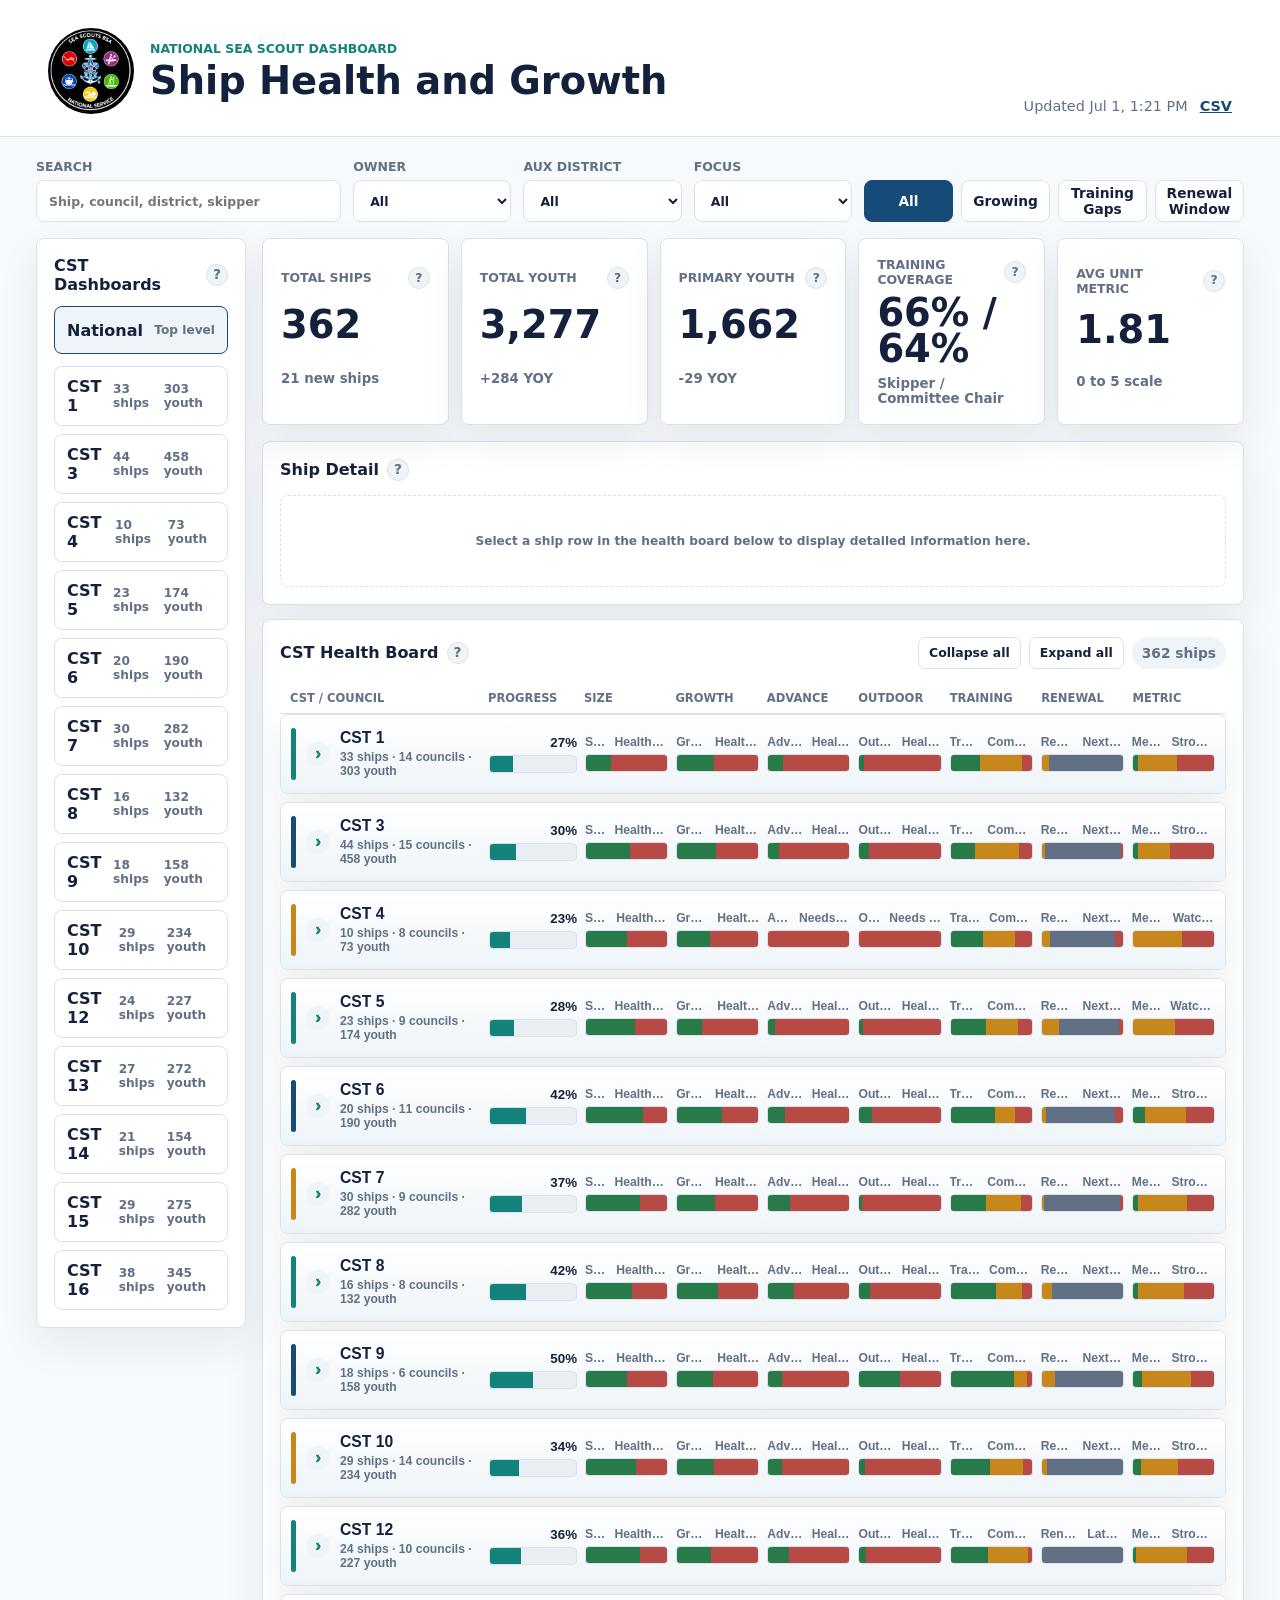
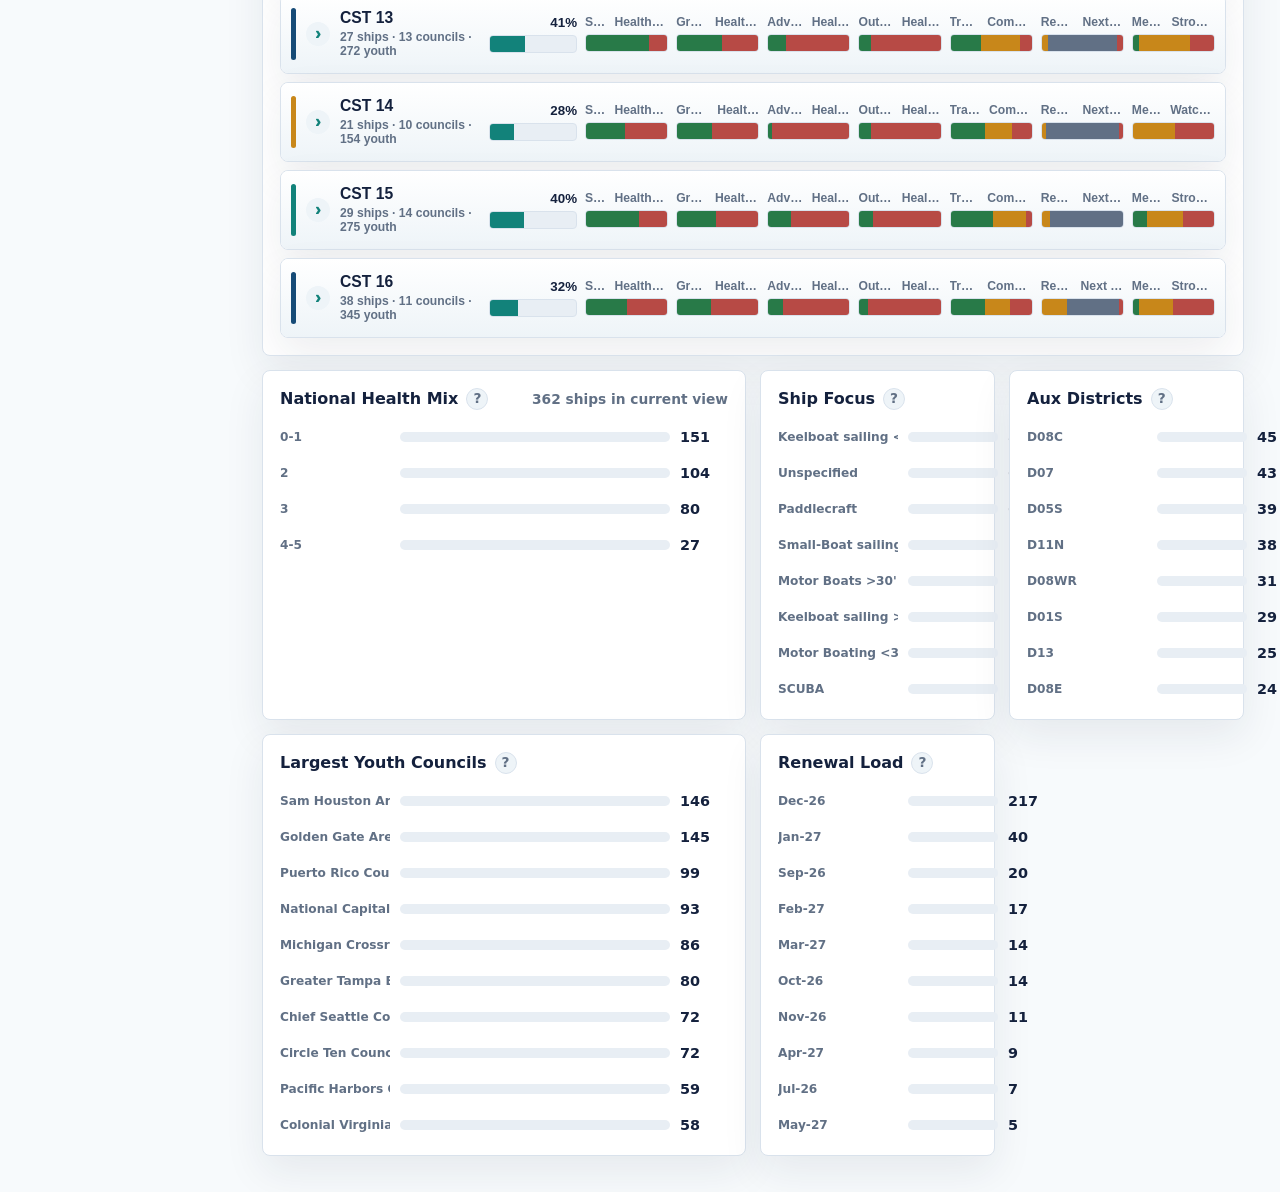
==== src/index.html @ 8c69fc5e "Initial dashboard" ====
<!doctype html>
<html lang="en">
  <head>
    <meta charset="utf-8">
    <meta name="viewport" content="width=device-width, initial-scale=1">
    <title>National Sea Scout Dashboard</title>
    <link rel="icon" type="image/png" sizes="32x32" href="assets/favicon-32.png">
    <link rel="icon" type="image/png" sizes="192x192" href="assets/favicon-192.png">
    <link rel="apple-touch-icon" sizes="180x180" href="assets/favicon-180.png">
    <link rel="stylesheet" href="styles.css?v=20260702-status-explanations">
  </head>
  <body>
    <header class="topbar">
      <div class="brand-lockup">
        <img class="site-logo" src="assets/national-sea-scout-service.png" alt="Sea Scouts BSA National Service">
        <div>
          <p class="eyebrow">National Sea Scout Dashboard</p>
          <h1>Ship Health and Growth</h1>
        </div>
      </div>
      <div class="source">
        <span id="updatedAt">Loading data...</span>
        <a href="../data/ships.csv">CSV</a>
      </div>
    </header>

    <main>
      <section class="toolbar" aria-label="Dashboard filters">
        <label>
          <span>Search</span>
          <input id="searchInput" type="search" placeholder="Ship, council, district, skipper">
        </label>
        <label>
          <span>Owner</span>
          <select id="ownerFilter"></select>
        </label>
        <label>
          <span>Aux District</span>
          <select id="auxFilter"></select>
        </label>
        <label>
          <span>Focus</span>
          <select id="focusFilter"></select>
        </label>
        <div class="toggle-row" role="group" aria-label="Quick filters">
          <button class="chip active" data-filter="all" type="button">All</button>
          <button class="chip" data-filter="growth" type="button">Growing</button>
          <button class="chip" data-filter="training" type="button">Training Gaps</button>
          <button class="chip" data-filter="renewal" type="button">Renewal Window</button>
        </div>
      </section>

      <div class="page-shell">
        <nav class="panel cst-nav" aria-label="CST navigation">
          <div class="panel-title">
            <div class="title-with-help">
              <h2>CST Dashboards</h2>
              <span class="help-tip" tabindex="0" aria-label="Open a focused page for each CST. Each CST page filters the newest captured Ships sheet to that CST and rebuilds the same health, focus, renewal, council, and ship views.">?</span>
            </div>
          </div>
          <a class="cst-link nav-home active" href="./" aria-current="page">
            <strong>National</strong>
            <span>Top level</span>
          </a>
          <div id="cstLinks" class="cst-link-grid">
            <a class="cst-link" href="cst.html?cst=1"><strong>CST 1</strong><span>Open dashboard</span></a>
            <a class="cst-link" href="cst.html?cst=3"><strong>CST 3</strong><span>Open dashboard</span></a>
            <a class="cst-link" href="cst.html?cst=4"><strong>CST 4</strong><span>Open dashboard</span></a>
            <a class="cst-link" href="cst.html?cst=5"><strong>CST 5</strong><span>Open dashboard</span></a>
            <a class="cst-link" href="cst.html?cst=6"><strong>CST 6</strong><span>Open dashboard</span></a>
            <a class="cst-link" href="cst.html?cst=7"><strong>CST 7</strong><span>Open dashboard</span></a>
            <a class="cst-link" href="cst.html?cst=8"><strong>CST 8</strong><span>Open dashboard</span></a>
            <a class="cst-link" href="cst.html?cst=9"><strong>CST 9</strong><span>Open dashboard</span></a>
            <a class="cst-link" href="cst.html?cst=10"><strong>CST 10</strong><span>Open dashboard</span></a>
            <a class="cst-link" href="cst.html?cst=12"><strong>CST 12</strong><span>Open dashboard</span></a>
            <a class="cst-link" href="cst.html?cst=13"><strong>CST 13</strong><span>Open dashboard</span></a>
            <a class="cst-link" href="cst.html?cst=14"><strong>CST 14</strong><span>Open dashboard</span></a>
            <a class="cst-link" href="cst.html?cst=15"><strong>CST 15</strong><span>Open dashboard</span></a>
            <a class="cst-link" href="cst.html?cst=16"><strong>CST 16</strong><span>Open dashboard</span></a>
          </div>
        </nav>

        <div class="dashboard-content">
      <section class="score-grid" aria-label="Summary metrics">
        <article class="score">
          <div class="score-title">
            <span>Total Ships</span>
            <span class="help-tip" tabindex="0" aria-label="Count of ship rows with a UnitID on the Ships sheet in the newest captured SeaScoutShips workbook.">?</span>
          </div>
          <strong id="shipCount">-</strong>
          <small id="newShipCount">-</small>
        </article>
        <article class="score">
          <div class="score-title">
            <span>Total Youth</span>
            <span class="help-tip" tabindex="0" aria-label="Sum of Total Youth for ships in the current view. The YOY note sums the Total Youth YOY field from the captured Ships sheet.">?</span>
          </div>
          <strong id="youthCount">-</strong>
          <small id="youthDelta">-</small>
        </article>
        <article class="score">
          <div class="score-title">
            <span>Primary Youth</span>
            <span class="help-tip" tabindex="0" aria-label="Sum of Primary Youth for the current view. This separates primary registered youth from total youth in the captured Ships sheet.">?</span>
          </div>
          <strong id="primaryYouth">-</strong>
          <small id="primaryDelta">-</small>
        </article>
        <article class="score">
          <div class="score-title">
            <span>Training Coverage</span>
            <span class="help-tip" tabindex="0" aria-label="Percent of ships in the current view marked Yes for Skipper Trained and CC Trained on the captured Ships sheet.">?</span>
          </div>
          <strong id="trainingRate">-</strong>
          <small>Skipper / Committee Chair</small>
        </article>
        <article class="score">
          <div class="score-title">
            <span>Avg Unit Metric</span>
            <span class="help-tip" tabindex="0" aria-label="Average Unit Metric score for ships in the current view. The source score comes from the Unit Metric column on the captured Ships sheet.">?</span>
          </div>
          <strong id="avgMetric">-</strong>
          <small>0 to 5 scale</small>
        </article>
      </section>

      <aside class="panel detail-panel" aria-labelledby="detailTitle">
        <div class="panel-title">
          <div class="title-with-help">
            <h2 id="detailTitle">Ship Detail</h2>
            <span class="help-tip" tabindex="0" aria-label="Select a ship row in the health board below to see the workbook fields used to enrich the board: council, district, charter organization, skipper, youth/adult totals, renewal, training, focus, AUX district, and health flags.">?</span>
          </div>
        </div>
        <div id="shipDetail" class="ship-detail empty-state">Select a ship row in the health board below to display detailed information here.</div>
      </aside>

      <section class="board-layout" aria-label="National ship health board">
        <section class="panel board-panel">
          <div class="panel-title board-title">
            <div class="title-with-help">
              <h2>CST Health Board</h2>
              <span class="help-tip" tabindex="0" aria-label="Expandable CST to council to ship view. Health columns summarize Size, Growth, Advancement, Outdoor, training, renewal timing, and unit metric fields from the newest captured Ships sheet.">?</span>
            </div>
            <div class="board-actions">
              <button id="collapseAll" class="small-button" type="button">Collapse all</button>
              <button id="expandAll" class="small-button" type="button">Expand all</button>
              <span id="visibleCount" class="count-pill">0 ships</span>
            </div>
          </div>
          <div class="board-header" aria-hidden="true">
            <span>CST / Council</span>
            <span>Progress</span>
            <span>Size</span>
            <span>Growth</span>
            <span>Advance</span>
            <span>Outdoor</span>
            <span>Training</span>
            <span>Renewal</span>
            <span>Metric</span>
          </div>
          <div id="groupRows" class="group-rows"></div>
        </section>
      </section>

      <section class="dashboard-grid diagnostics-grid">
        <section class="panel wide">
          <div class="panel-title">
            <div class="title-with-help">
              <h2>National Health Mix</h2>
              <span class="help-tip" tabindex="0" aria-label="Counts ships by Unit Metric bucket in the current filtered view. Source: Unit Metric values on the newest captured Ships sheet.">?</span>
            </div>
            <span id="filteredCount">-</span>
          </div>
          <div id="metricBars" class="bar-list"></div>
        </section>

        <section class="panel">
          <div class="panel-title">
            <div class="title-with-help">
              <h2>Ship Focus</h2>
              <span class="help-tip" tabindex="0" aria-label="Shows how many ships are tagged with each Ship Focus in the current view. Source: Ship Focus column on the captured Ships sheet.">?</span>
            </div>
          </div>
          <div id="focusBars" class="bar-list compact"></div>
        </section>

        <section class="panel">
          <div class="panel-title">
            <div class="title-with-help">
              <h2>Aux Districts</h2>
              <span class="help-tip" tabindex="0" aria-label="Shows ship counts by Coast Guard Auxiliary district for the current view. Source: CG Aux Districts column on the captured Ships sheet.">?</span>
            </div>
          </div>
          <div id="auxBars" class="bar-list compact"></div>
        </section>

        <section class="panel wide">
          <div class="panel-title">
            <div class="title-with-help">
              <h2>Largest Youth Councils</h2>
              <span class="help-tip" tabindex="0" aria-label="Ranks councils by summed Total Youth among ships in the current view. Source: Council Name and Total Youth columns on the captured Ships sheet.">?</span>
            </div>
          </div>
          <div id="councilBars" class="bar-list"></div>
        </section>

        <section class="panel">
          <div class="panel-title">
            <div class="title-with-help">
              <h2>Renewal Load</h2>
              <span class="help-tip" tabindex="0" aria-label="Counts ships by renewal month in the current view. Source: Renewal column on the captured Ships sheet.">?</span>
            </div>
          </div>
          <div id="renewalBars" class="bar-list compact"></div>
        </section>
      </section>

        </div>
      </div>
    </main>

    <script src="ship-board.js?v=20260702-status-explanations"></script>
    <script src="app.js?v=20260702-clear-detail-on-close"></script>
  </body>
</html>
---- src/styles.css ----
:root {
  color-scheme: light dark;
  --ink: #14213d;
  --muted: #617085;
  --line: #d9e2ec;
  --paper: #f7fafc;
  --panel: #ffffff;
  --field: #ffffff;
  --table-head: #eef4f8;
  --table-hover: #f8fbfd;
  --bar-track: #e8eef4;
  --soft: #eef4f8;
  --good-bg: #e5f4ed;
  --warn-bg: #fff3df;
  --warn-ink: #9a6413;
  --navy: #164b77;
  --teal: #12827a;
  --gold: #c8871a;
  --red: #b74a45;
  --green: #287a48;
  --shadow: 0 16px 40px rgba(20, 33, 61, 0.08);
}

@media (prefers-color-scheme: dark) {
  :root {
    --ink: #edf4fb;
    --muted: #9fb0c4;
    --line: #2a3a4f;
    --paper: #0d1420;
    --panel: #141d2a;
    --field: #101927;
    --table-head: #182536;
    --table-hover: #1a2a3d;
    --bar-track: #263548;
    --soft: #1d2a3a;
    --good-bg: #133726;
    --warn-bg: #3a2a12;
    --warn-ink: #efc46d;
    --navy: #6fb3e7;
    --teal: #42c7bb;
    --gold: #e3aa45;
    --red: #ff8f87;
    --green: #74d69a;
    --shadow: 0 16px 40px rgba(0, 0, 0, 0.34);
  }
}

* {
  box-sizing: border-box;
}

body {
  margin: 0;
  background: var(--paper);
  color: var(--ink);
  font-family: Inter, ui-sans-serif, system-ui, -apple-system, BlinkMacSystemFont, "Segoe UI", sans-serif;
  letter-spacing: 0;
}

a {
  color: var(--navy);
  font-weight: 700;
}

.topbar {
  display: flex;
  align-items: flex-end;
  justify-content: space-between;
  gap: 24px;
  padding: 28px clamp(18px, 4vw, 48px) 22px;
  background: var(--panel);
  border-bottom: 1px solid var(--line);
}

.brand-lockup {
  display: flex;
  align-items: center;
  gap: 16px;
  min-width: 0;
}

.site-logo {
  width: clamp(58px, 7vw, 86px);
  height: clamp(58px, 7vw, 86px);
  flex: 0 0 auto;
  border-radius: 50%;
  object-fit: contain;
}

.eyebrow {
  margin: 0 0 5px;
  color: var(--teal);
  font-size: 0.78rem;
  font-weight: 800;
  text-transform: uppercase;
}

h1,
h2 {
  margin: 0;
  letter-spacing: 0;
}

h1 {
  font-size: clamp(1.7rem, 3vw, 2.55rem);
  line-height: 1.05;
}

h2 {
  font-size: 1rem;
}

.source {
  display: flex;
  flex-wrap: wrap;
  align-items: center;
  justify-content: flex-end;
  gap: 12px;
  color: var(--muted);
  font-size: 0.9rem;
}

main {
  width: min(1480px, 100%);
  margin: 0 auto;
  padding: 22px clamp(14px, 3vw, 36px) 36px;
}

.toolbar {
  display: grid;
  grid-template-columns: minmax(220px, 1.35fr) repeat(3, minmax(150px, 0.7fr)) minmax(380px, 1.1fr);
  gap: 12px;
  align-items: end;
  margin-bottom: 16px;
}

.page-shell {
  display: grid;
  grid-template-columns: minmax(170px, 210px) minmax(0, 1fr);
  gap: 16px;
  align-items: start;
}

.dashboard-content {
  min-width: 0;
}

label {
  display: grid;
  gap: 6px;
  color: var(--muted);
  font-size: 0.78rem;
  font-weight: 800;
  text-transform: uppercase;
}

input,
select {
  width: 100%;
  min-height: 42px;
  border: 1px solid var(--line);
  border-radius: 8px;
  background: var(--field);
  color: var(--ink);
  font: inherit;
  font-weight: 650;
  padding: 0 12px;
}

.toggle-row {
  display: grid;
  grid-template-columns: repeat(4, minmax(0, 1fr));
  gap: 8px;
}

.chip {
  min-height: 42px;
  border: 1px solid var(--line);
  border-radius: 8px;
  background: var(--field);
  color: var(--ink);
  cursor: pointer;
  font: inherit;
  font-size: 0.86rem;
  font-weight: 800;
}

.chip.active {
  background: var(--navy);
  border-color: var(--navy);
  color: var(--paper);
}

.score-grid {
  display: grid;
  grid-template-columns: repeat(5, minmax(0, 1fr));
  gap: 12px;
  margin-bottom: 16px;
}

.score,
.panel {
  background: var(--panel);
  border: 1px solid var(--line);
  border-radius: 8px;
  box-shadow: var(--shadow);
}

.score {
  display: grid;
  gap: 8px;
  min-height: 128px;
  padding: 18px;
}

.score-title {
  display: flex;
  align-items: center;
  justify-content: space-between;
  gap: 8px;
  min-width: 0;
}

.score-title > span:first-child,
.score small,
.panel-title span {
  color: var(--muted);
}

.score-title > span:first-child {
  font-size: 0.78rem;
  font-weight: 850;
  text-transform: uppercase;
}

.score strong {
  font-size: clamp(1.8rem, 3vw, 2.8rem);
  line-height: 0.95;
}

.score small {
  font-weight: 700;
}

.dashboard-grid {
  display: grid;
  grid-template-columns: repeat(4, minmax(0, 1fr));
  gap: 14px;
  align-items: stretch;
}

.diagnostics-grid {
  margin-top: 14px;
}

.board-layout {
  display: grid;
  grid-template-columns: minmax(0, 1fr);
  gap: 14px;
  align-items: start;
}

.board-panel {
  overflow: auto;
}

.detail-panel {
  margin-bottom: 14px;
  position: static;
}

.board-title {
  min-width: 920px;
}

.board-actions {
  display: flex;
  align-items: center;
  justify-content: flex-end;
  gap: 8px;
  flex-wrap: wrap;
}

.small-button {
  min-height: 32px;
  padding: 5px 10px;
  border: 1px solid var(--line);
  border-radius: 7px;
  background: var(--field);
  color: var(--ink);
  cursor: pointer;
  font: inherit;
  font-size: 0.78rem;
  font-weight: 850;
}

.small-button:hover,
.small-button:focus {
  border-color: var(--teal);
  outline: none;
}

.count-pill {
  display: inline-flex;
  align-items: center;
  min-height: 32px;
  padding: 5px 10px;
  border-radius: 999px;
  background: var(--soft);
  color: var(--teal);
  font-size: 0.78rem;
  font-weight: 850;
}

.board-header,
.service-row,
.group-row {
  display: grid;
  grid-template-columns: minmax(190px, 1.7fr) 88px repeat(7, minmax(78px, 1fr));
  gap: 8px;
  align-items: center;
  min-width: 920px;
}

.board-header {
  position: sticky;
  top: 0;
  z-index: 2;
  padding: 8px 10px;
  border-bottom: 1px solid var(--line);
  background: var(--panel);
  color: var(--muted);
  font-size: 0.72rem;
  font-weight: 900;
  text-transform: uppercase;
}

.group-rows {
  display: grid;
  gap: 8px;
  min-width: 920px;
}

.service-block,
.group-block {
  overflow: hidden;
  border: 1px solid var(--line);
  border-radius: 8px;
  background: var(--panel);
}

.service-block {
  box-shadow: var(--shadow);
}

.service-row,
.group-row {
  width: 100%;
  min-height: 78px;
  padding: 11px 10px;
  border: 0;
  background: var(--panel);
  color: var(--ink);
  cursor: pointer;
  text-align: left;
}

.service-row {
  background: linear-gradient(180deg, var(--panel), var(--soft));
}

.service-row:hover,
.group-row:hover,
.ship-row:hover,
.ship-row.selected {
  background: color-mix(in srgb, var(--teal) 10%, var(--panel));
}

.district-list,
.ship-list {
  display: none;
  border-top: 1px solid var(--line);
  background: var(--field);
}

.service-block.open .district-list {
  display: grid;
  gap: 8px;
  padding: 8px;
}

.group-block.open .ship-list {
  display: block;
}

.service-block.open > .service-row .disclosure,
.group-block.open > .group-row .disclosure {
  transform: rotate(90deg);
}

.district-cell {
  display: grid;
  grid-template-columns: 5px 24px minmax(0, 1fr);
  gap: 10px;
  align-items: center;
  min-width: 0;
}

.district-stripe {
  width: 5px;
  height: 52px;
  border-radius: 999px;
  background: var(--teal);
}

.group-block:nth-child(3n + 2) .district-stripe,
.service-block:nth-child(3n + 2) > .service-row .district-stripe {
  background: var(--navy);
}

.group-block:nth-child(3n) .district-stripe,
.service-block:nth-child(3n) > .service-row .district-stripe {
  background: var(--gold);
}

.disclosure {
  display: inline-flex;
  align-items: center;
  justify-content: center;
  width: 24px;
  height: 24px;
  border-radius: 999px;
  background: var(--soft);
  color: var(--teal);
  font-size: 1rem;
  font-weight: 950;
  transition: transform 140ms ease;
}

.district-title {
  display: grid;
  gap: 3px;
  min-width: 0;
}

.district-title strong {
  overflow-wrap: anywhere;
  font-size: 0.98rem;
}

.district-title span,
.bar-label,
.row-meta,
.empty-state,
.detail-grid span {
  color: var(--muted);
  font-size: 0.76rem;
  font-weight: 750;
}

.progress-cell,
.stage-cell {
  display: grid;
  gap: 5px;
  min-width: 0;
}

.progress-number {
  text-align: right;
  font-weight: 900;
}

.track {
  position: relative;
  height: 18px;
  overflow: hidden;
  border: 1px solid var(--line);
  border-radius: 4px;
  background: var(--bar-track);
}

.fill {
  width: var(--w);
  height: 100%;
  background: var(--teal);
}

.stacked {
  display: flex;
}

.seg {
  height: 100%;
}

.seg.good {
  background: var(--green);
}

.seg.warn {
  background: var(--gold);
}

.seg.bad {
  background: var(--red);
}

.seg.neutral {
  background: var(--muted);
}

.bar-label {
  display: flex;
  justify-content: space-between;
  gap: 8px;
  min-width: 0;
}

.bar-label span {
  overflow: hidden;
  text-overflow: ellipsis;
  white-space: nowrap;
}

.ship-row {
  display: grid;
  grid-template-columns: 82px minmax(150px, 1fr) 114px 82px minmax(320px, 2fr);
  gap: 10px;
  align-items: center;
  width: 100%;
  min-height: 48px;
  padding: 9px 12px;
  border: 0;
  border-bottom: 1px solid var(--line);
  background: var(--panel);
  color: var(--ink);
  cursor: pointer;
  text-align: left;
}

.ship-row strong,
.ship-row span {
  min-width: 0;
}

.ship-descriptor {
  display: grid;
  gap: 3px;
}

.row-meta b {
  color: var(--ink);
  font-weight: 900;
}

.ship-statuses {
  display: flex;
  align-items: center;
  gap: 5px;
  flex-wrap: wrap;
}

.status-chip {
  display: inline-flex;
  align-items: center;
  justify-content: center;
  min-height: 24px;
  padding: 3px 8px;
  border-radius: 999px;
  background: var(--soft);
  color: var(--muted);
  font-size: 0.7rem;
  font-weight: 900;
}

.status-chip.good {
  background: var(--good-bg);
  color: var(--green);
}

.status-chip.warn {
  background: var(--warn-bg);
  color: var(--warn-ink);
}

.status-chip.bad {
  background: color-mix(in srgb, var(--red) 16%, var(--panel));
  color: var(--red);
}

.ship-detail {
  min-height: 150px;
}

.detail-title {
  display: grid;
  gap: 4px;
  margin-bottom: 14px;
}

.detail-title strong {
  font-size: 1.12rem;
}

.detail-title span {
  color: var(--muted);
  font-size: 0.86rem;
  font-weight: 750;
}

.detail-grid {
  display: grid;
  grid-template-columns: repeat(2, minmax(0, 1fr));
  gap: 10px;
}

.detail-grid > div {
  display: grid;
  gap: 3px;
  min-width: 0;
  padding: 10px;
  border: 1px solid var(--line);
  border-radius: 8px;
  background: var(--field);
}

.detail-grid strong {
  overflow-wrap: anywhere;
  font-size: 0.9rem;
}

.detail-wide {
  grid-column: 1 / -1;
}

.empty-state {
  display: grid;
  place-items: center;
  min-height: 160px;
  padding: 18px;
  border: 1px dashed var(--line);
  border-radius: 8px;
  text-align: center;
}

.ship-detail.empty-state {
  min-height: 92px;
}

.status-explanations {
  margin-top: 14px;
}

.status-explanations h3 {
  margin: 0 0 10px;
  font-size: 0.92rem;
}

.status-explanation-grid {
  display: grid;
  grid-template-columns: repeat(2, minmax(0, 1fr));
  gap: 10px;
}

.status-explanation {
  display: grid;
  gap: 8px;
  min-width: 0;
  padding: 10px;
  border: 1px solid var(--line);
  border-radius: 8px;
  background: var(--field);
}

.status-explanation > div {
  display: flex;
  align-items: center;
  justify-content: space-between;
  gap: 8px;
}

.status-explanation span {
  color: var(--muted);
  font-size: 0.76rem;
  font-weight: 850;
  text-transform: uppercase;
}

.status-explanation p {
  margin: 0;
  color: var(--muted);
  font-size: 0.82rem;
  font-weight: 650;
}

.cst-nav {
  padding: 16px;
  position: sticky;
  top: 16px;
}

.cst-nav .panel-title {
  margin-bottom: 12px;
}

.nav-home {
  margin-bottom: 12px;
}

.panel {
  min-width: 0;
  padding: 17px;
}

.panel.wide {
  grid-column: span 2;
}

.panel-title {
  display: flex;
  justify-content: space-between;
  gap: 12px;
  align-items: center;
  margin-bottom: 14px;
}

.title-with-help {
  display: inline-flex;
  align-items: center;
  gap: 8px;
  min-width: 0;
}

.panel-title span {
  font-size: 0.86rem;
  font-weight: 800;
}

.help-tip {
  position: relative;
  display: inline-flex;
  align-items: center;
  justify-content: center;
  width: 22px;
  height: 22px;
  flex: 0 0 22px;
  border: 1px solid var(--line);
  border-radius: 50%;
  background: var(--soft);
  color: var(--muted);
  cursor: help;
  font-size: 0.78rem;
  font-weight: 900;
  line-height: 1;
  text-transform: none;
}

.help-tip::after {
  position: absolute;
  right: 0;
  bottom: calc(100% + 10px);
  z-index: 5;
  width: min(280px, 78vw);
  padding: 10px 12px;
  border: 1px solid var(--line);
  border-radius: 8px;
  background: var(--panel);
  box-shadow: var(--shadow);
  color: var(--ink);
  content: attr(aria-label);
  font-size: 0.82rem;
  font-weight: 650;
  line-height: 1.35;
  opacity: 0;
  pointer-events: none;
  text-transform: none;
  transform: translateY(4px);
  transition: opacity 120ms ease, transform 120ms ease;
}

.help-tip::before {
  position: absolute;
  right: 7px;
  bottom: calc(100% + 4px);
  z-index: 6;
  width: 10px;
  height: 10px;
  border-right: 1px solid var(--line);
  border-bottom: 1px solid var(--line);
  background: var(--panel);
  content: "";
  opacity: 0;
  pointer-events: none;
  transform: rotate(45deg) translateY(4px);
  transition: opacity 120ms ease, transform 120ms ease;
}

.help-tip:hover,
.help-tip:focus {
  border-color: var(--teal);
  color: var(--teal);
  outline: none;
}

.help-tip:hover::after,
.help-tip:focus::after,
.help-tip:hover::before,
.help-tip:focus::before {
  opacity: 1;
  transform: translateY(0);
}

.help-tip:hover::before,
.help-tip:focus::before {
  transform: rotate(45deg) translateY(0);
}

.bar-list {
  display: grid;
  gap: 10px;
}

.bar-row {
  display: grid;
  grid-template-columns: minmax(110px, 0.8fr) minmax(150px, 2fr) minmax(48px, auto);
  gap: 10px;
  align-items: center;
  min-height: 26px;
  font-size: 0.9rem;
  font-weight: 720;
}

.compact .bar-row {
  grid-template-columns: minmax(120px, 1fr) minmax(90px, 1.35fr) minmax(42px, auto);
}

.bar-label {
  overflow: hidden;
  text-overflow: ellipsis;
  white-space: nowrap;
}

.bar-track {
  height: 10px;
  overflow: hidden;
  border-radius: 999px;
  background: var(--bar-track);
}

.bar-fill {
  width: var(--value);
  height: 100%;
  border-radius: 999px;
  background: var(--teal);
}

.bar-row:nth-child(3n + 2) .bar-fill {
  background: var(--navy);
}

.bar-row:nth-child(3n) .bar-fill {
  background: var(--gold);
}

.cst-link-grid {
  display: grid;
  grid-template-columns: 1fr;
  gap: 8px;
}

.cst-link {
  display: flex;
  align-items: center;
  justify-content: space-between;
  gap: 8px;
  min-height: 48px;
  padding: 10px 12px;
  border: 1px solid var(--line);
  border-radius: 8px;
  background: var(--field);
  color: var(--ink);
  text-decoration: none;
}

.cst-link:hover,
.cst-link:focus {
  border-color: var(--teal);
  outline: none;
}

.cst-link.active {
  border-color: var(--navy);
  background: var(--soft);
}

.cst-link span,
.cst-link small {
  color: var(--muted);
  font-size: 0.76rem;
  font-weight: 750;
}

.table-panel {
  margin-top: 14px;
}

.table-wrap {
  overflow: auto;
  border: 1px solid var(--line);
  border-radius: 8px;
}

table {
  width: 100%;
  min-width: 940px;
  border-collapse: collapse;
  background: var(--panel);
}

th,
td {
  padding: 11px 12px;
  border-bottom: 1px solid var(--line);
  text-align: left;
  vertical-align: top;
}

th {
  position: sticky;
  top: 0;
  z-index: 1;
  background: var(--table-head);
  color: var(--muted);
  font-size: 0.74rem;
  text-transform: uppercase;
}

td {
  font-size: 0.9rem;
  font-weight: 650;
}

tbody tr:hover {
  background: var(--table-hover);
}

.muted {
  display: block;
  margin-top: 3px;
  color: var(--muted);
  font-size: 0.8rem;
  font-weight: 650;
}

.delta-positive {
  color: var(--green);
}

.delta-negative {
  color: var(--red);
}

.pill {
  display: inline-flex;
  align-items: center;
  min-height: 24px;
  margin: 0 4px 4px 0;
  padding: 2px 8px;
  border-radius: 999px;
  background: var(--soft);
  color: var(--muted);
  font-size: 0.75rem;
  font-weight: 850;
}

.pill.good {
  background: var(--good-bg);
  color: var(--green);
}

.pill.warn {
  background: var(--warn-bg);
  color: var(--warn-ink);
}

@media (max-width: 1180px) {
  .toolbar,
  .score-grid,
  .dashboard-grid {
    grid-template-columns: repeat(2, minmax(0, 1fr));
  }

  .toolbar label:first-child,
  .toggle-row,
  .panel.wide {
    grid-column: span 2;
  }
}

@media (max-width: 920px) {
  .page-shell {
    grid-template-columns: 1fr;
  }

  .cst-nav {
    position: static;
  }

  .cst-link-grid {
    grid-template-columns: repeat(auto-fit, minmax(118px, 1fr));
  }

  .cst-link {
    min-height: 58px;
  }
}

@media (max-width: 720px) {
  .topbar {
    align-items: flex-start;
    flex-direction: column;
  }

  .brand-lockup {
    align-items: flex-start;
  }

  .source {
    justify-content: flex-start;
  }

  .toolbar,
  .score-grid,
  .dashboard-grid,
  .cst-link-grid,
  .toggle-row {
    grid-template-columns: 1fr;
  }

  .toolbar label:first-child,
  .toggle-row,
  .panel.wide {
    grid-column: span 1;
  }

  .bar-row,
  .compact .bar-row {
    grid-template-columns: minmax(88px, 0.9fr) minmax(90px, 1.4fr) minmax(36px, auto);
  }
}
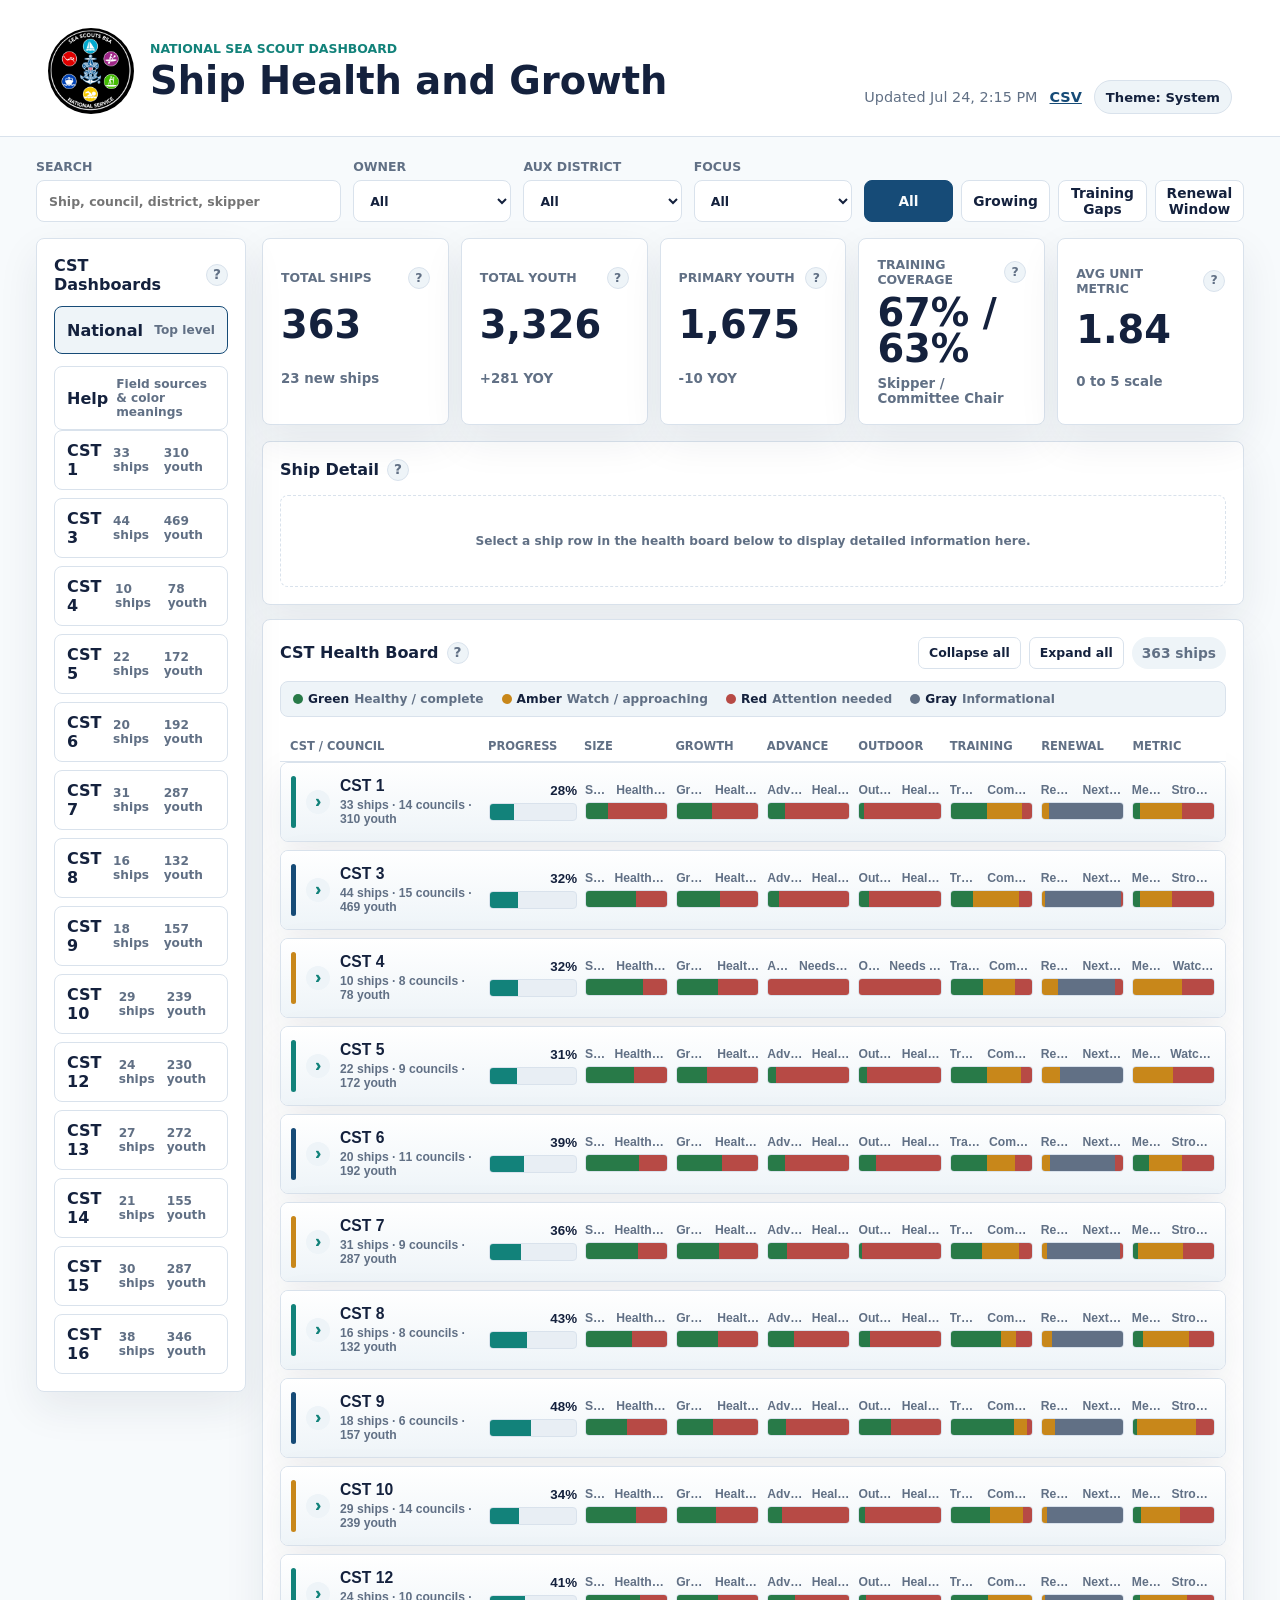
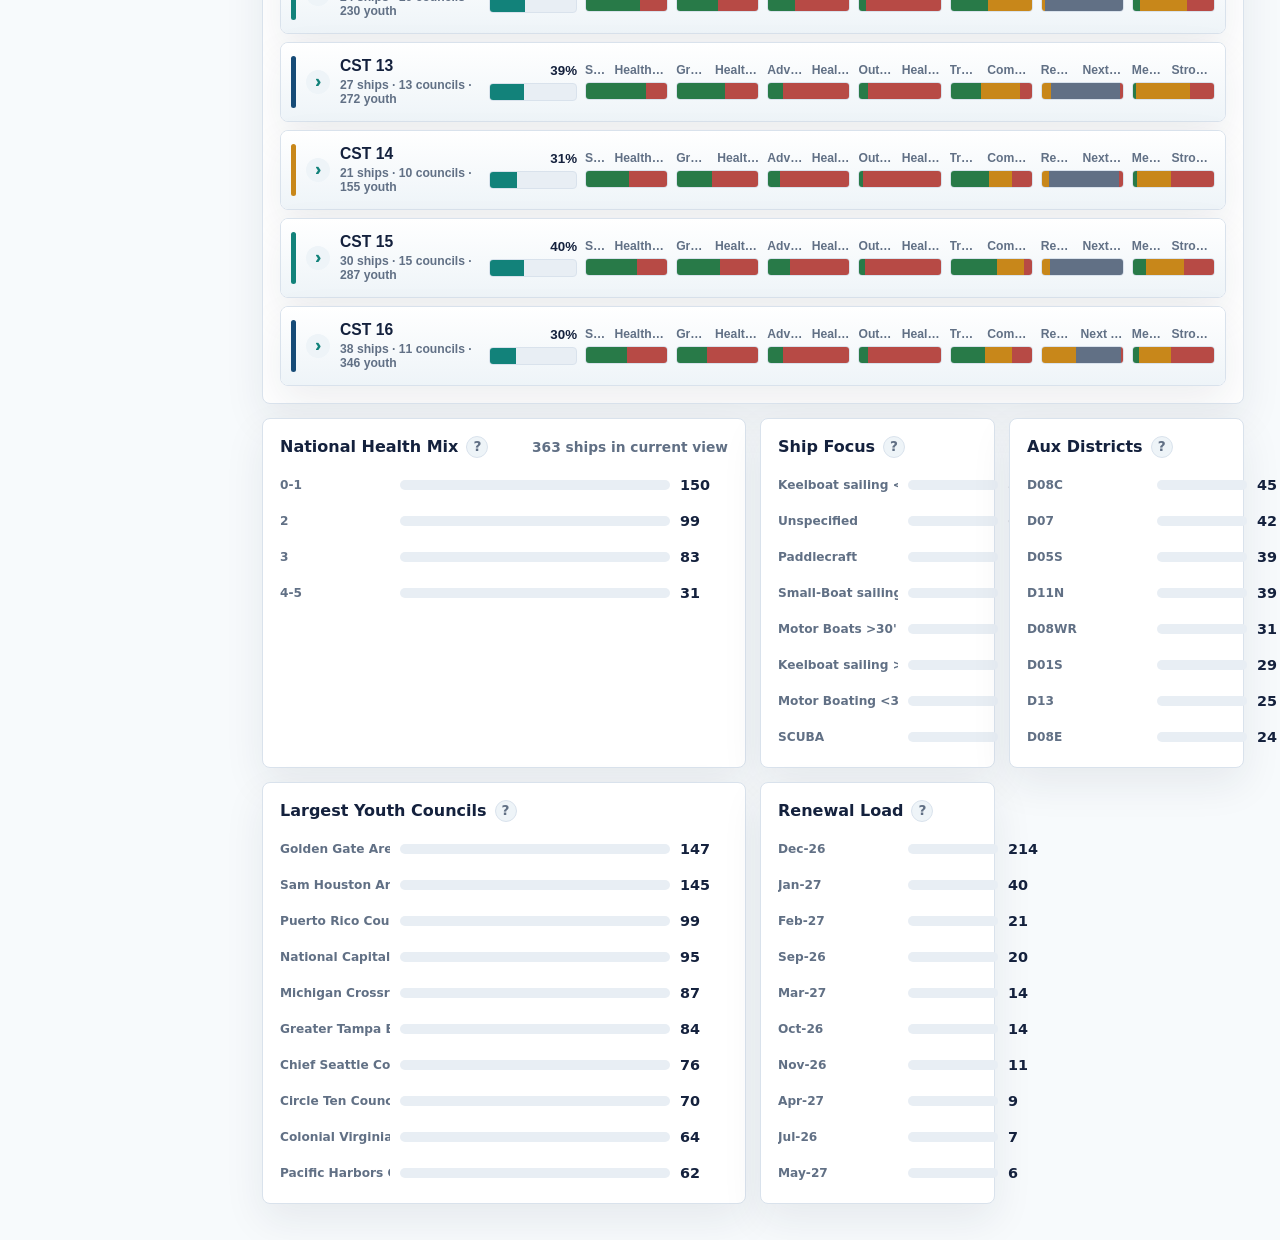
==== commit 4cc43ee8: "Refresh dashboard data for 2026-07-24" ====
--- a/src/index.html
+++ b/src/index.html
@@ -7,7 +7,20 @@
     <link rel="icon" type="image/png" sizes="32x32" href="assets/favicon-32.png">
     <link rel="icon" type="image/png" sizes="192x192" href="assets/favicon-192.png">
     <link rel="apple-touch-icon" sizes="180x180" href="assets/favicon-180.png">
-    <link rel="stylesheet" href="styles.css?v=20260702-status-explanations">
+    <script>
+      (() => {
+        const themes = ["system", "light", "dark"];
+        let theme = "system";
+        try {
+          const saved = localStorage.getItem("dashboard-theme-v2");
+          if (themes.includes(saved)) theme = saved;
+        } catch (_error) {
+          // System is the safe default when browser storage is unavailable.
+        }
+        document.documentElement.dataset.theme = theme;
+      })();
+    </script>
+    <link rel="stylesheet" href="styles.css?v=20260714-help-theme">
   </head>
   <body>
     <header class="topbar">
@@ -61,6 +74,10 @@
           <a class="cst-link nav-home active" href="./" aria-current="page">
             <strong>National</strong>
             <span>Top level</span>
+          </a>
+          <a class="cst-link" href="help.html">
+            <strong>Help</strong>
+            <span>Field sources &amp; color meanings</span>
           </a>
           <div id="cstLinks" class="cst-link-grid">
             <a class="cst-link" href="cst.html?cst=1"><strong>CST 1</strong><span>Open dashboard</span></a>
@@ -139,13 +156,19 @@
           <div class="panel-title board-title">
             <div class="title-with-help">
               <h2>CST Health Board</h2>
-              <span class="help-tip" tabindex="0" aria-label="Expandable CST to council to ship view. Health columns summarize Size, Growth, Advancement, Outdoor, training, renewal timing, and unit metric fields from the newest captured Ships sheet.">?</span>
+              <span class="help-tip" tabindex="0" aria-label="Green means healthy or complete. Amber means watch or approaching action. Red means attention or action is needed. Gray is informational or not scheduled. Size, Growth, Advancement, and Outdoor use the workbook's Yes/No health flags; Training compares Skipper and Committee Chair training; Renewal compares the renewal date with the dashboard refresh date; Metric uses Strong 4+, Watch 2–3, and Risk below 2. Progress is the share of six positive checks: the four health flags, complete training, and Unit Metric 3+.">?</span>
             </div>
             <div class="board-actions">
               <button id="collapseAll" class="small-button" type="button">Collapse all</button>
               <button id="expandAll" class="small-button" type="button">Expand all</button>
               <span id="visibleCount" class="count-pill">0 ships</span>
             </div>
+          </div>
+          <div class="health-legend" aria-label="Health Board color legend">
+            <span><i class="legend-swatch good"></i><b>Green</b> Healthy / complete</span>
+            <span><i class="legend-swatch warn"></i><b>Amber</b> Watch / approaching</span>
+            <span><i class="legend-swatch bad"></i><b>Red</b> Attention needed</span>
+            <span><i class="legend-swatch neutral"></i><b>Gray</b> Informational</span>
           </div>
           <div class="board-header" aria-hidden="true">
             <span>CST / Council</span>
@@ -219,6 +242,7 @@
       </div>
     </main>
 
+    <script src="ui.js?v=20260714-system-theme"></script>
     <script src="ship-board.js?v=20260702-status-explanations"></script>
     <script src="app.js?v=20260702-clear-detail-on-close"></script>
   </body>
--- a/src/styles.css
+++ b/src/styles.css
@@ -1,5 +1,5 @@
 :root {
-  color-scheme: light dark;
+  color-scheme: light;
   --ink: #14213d;
   --muted: #617085;
   --line: #d9e2ec;
@@ -21,8 +21,31 @@
   --shadow: 0 16px 40px rgba(20, 33, 61, 0.08);
 }
 
+html[data-theme="dark"] {
+  color-scheme: dark;
+  --ink: #edf4fb;
+  --muted: #9fb0c4;
+  --line: #2a3a4f;
+  --paper: #0d1420;
+  --panel: #141d2a;
+  --field: #101927;
+  --table-head: #182536;
+  --table-hover: #1a2a3d;
+  --bar-track: #263548;
+  --soft: #1d2a3a;
+  --good-bg: #133726;
+  --warn-bg: #3a2a12;
+  --warn-ink: #efc46d;
+  --navy: #6fb3e7;
+  --teal: #42c7bb;
+  --gold: #e3aa45;
+  --red: #ff8f87;
+  --green: #74d69a;
+  --shadow: 0 16px 40px rgba(0, 0, 0, 0.34);
+}
+
 @media (prefers-color-scheme: dark) {
-  :root {
+  html[data-theme="system"] {
     --ink: #edf4fb;
     --muted: #9fb0c4;
     --line: #2a3a4f;
@@ -588,6 +611,44 @@
   color: var(--red);
 }
 
+.health-legend {
+  display: flex;
+  flex-wrap: wrap;
+  gap: 8px 18px;
+  margin: -2px 0 14px;
+  padding: 10px 12px;
+  border: 1px solid var(--line);
+  border-radius: 8px;
+  background: var(--soft);
+  color: var(--muted);
+  font-size: 0.76rem;
+  font-weight: 650;
+}
+
+.health-legend span {
+  display: inline-flex;
+  align-items: center;
+  gap: 5px;
+}
+
+.health-legend b {
+  color: var(--ink);
+  font-weight: 900;
+}
+
+.legend-swatch {
+  width: 10px;
+  height: 10px;
+  flex: 0 0 10px;
+  border-radius: 50%;
+  background: var(--muted);
+}
+
+.legend-swatch.good { background: var(--green); }
+.legend-swatch.warn { background: var(--gold); }
+.legend-swatch.bad { background: var(--red); }
+.legend-swatch.neutral { background: var(--muted); }
+
 .ship-detail {
   min-height: 150px;
 }
@@ -753,6 +814,27 @@
   font-weight: 900;
   line-height: 1;
   text-transform: none;
+}
+
+.theme-button {
+  min-height: 34px;
+  padding: 7px 11px;
+  border: 1px solid var(--line);
+  border-radius: 999px;
+  background: var(--soft);
+  color: var(--ink);
+  cursor: pointer;
+  font: inherit;
+  font-size: 0.82rem;
+  font-weight: 800;
+}
+
+.theme-button:hover,
+.theme-button:focus-visible {
+  border-color: var(--teal);
+  color: var(--teal);
+  outline: 2px solid color-mix(in srgb, var(--teal) 30%, transparent);
+  outline-offset: 2px;
 }
 
 .help-tip::after {
@@ -804,8 +886,10 @@
 
 .help-tip:hover::after,
 .help-tip:focus::after,
+.help-tip.is-open::after,
 .help-tip:hover::before,
-.help-tip:focus::before {
+.help-tip:focus::before,
+.help-tip.is-open::before {
   opacity: 1;
   transform: translateY(0);
 }
@@ -813,6 +897,33 @@
 .help-tip:hover::before,
 .help-tip:focus::before {
   transform: rotate(45deg) translateY(0);
+}
+
+.help-tip.is-open::after,
+.help-tip.is-open::before {
+  display: none;
+}
+
+.help-popover {
+  position: fixed;
+  z-index: 1000;
+  display: none;
+  max-height: min(320px, calc(100vh - 24px));
+  overflow: auto;
+  padding: 12px 14px;
+  border: 1px solid var(--line);
+  border-radius: 8px;
+  background: var(--panel);
+  box-shadow: var(--shadow);
+  color: var(--ink);
+  font-size: 0.82rem;
+  font-weight: 650;
+  line-height: 1.45;
+  text-transform: none;
+}
+
+.help-popover.visible {
+  display: block;
 }
 
 .bar-list {
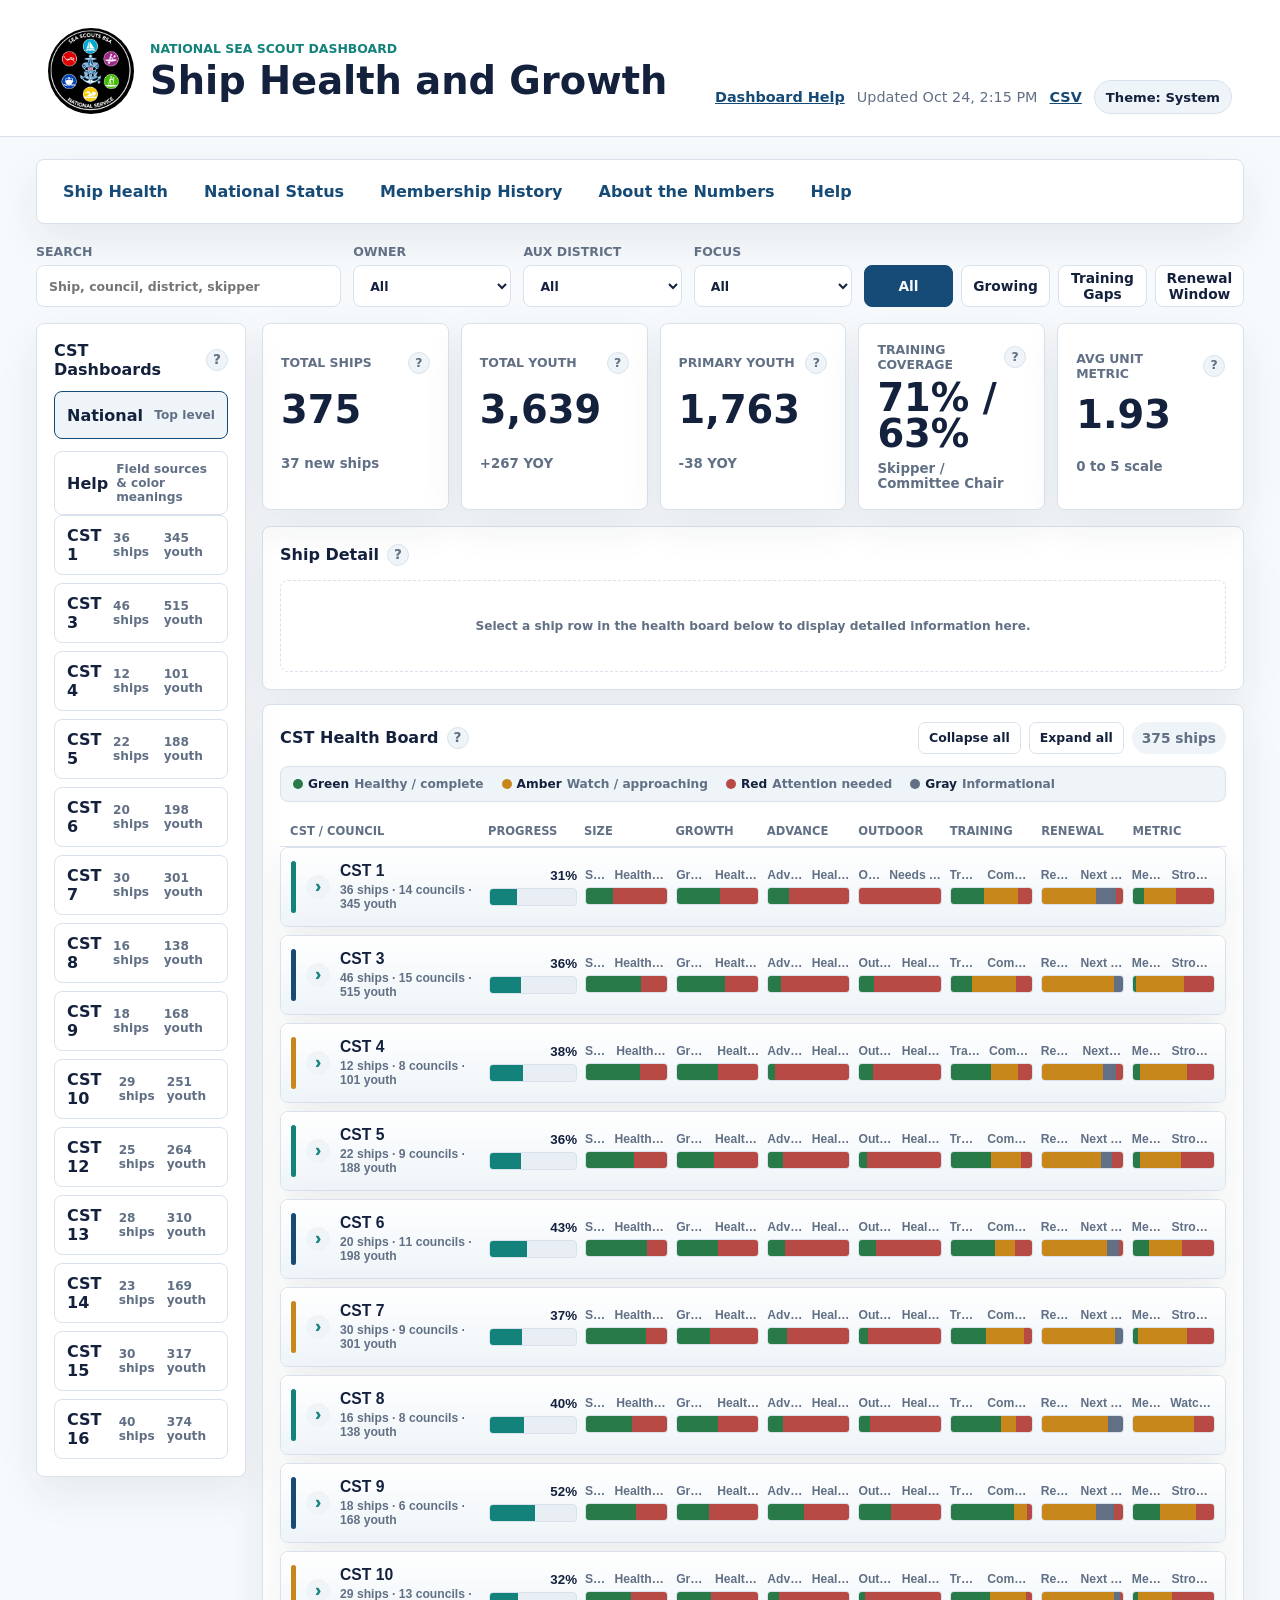
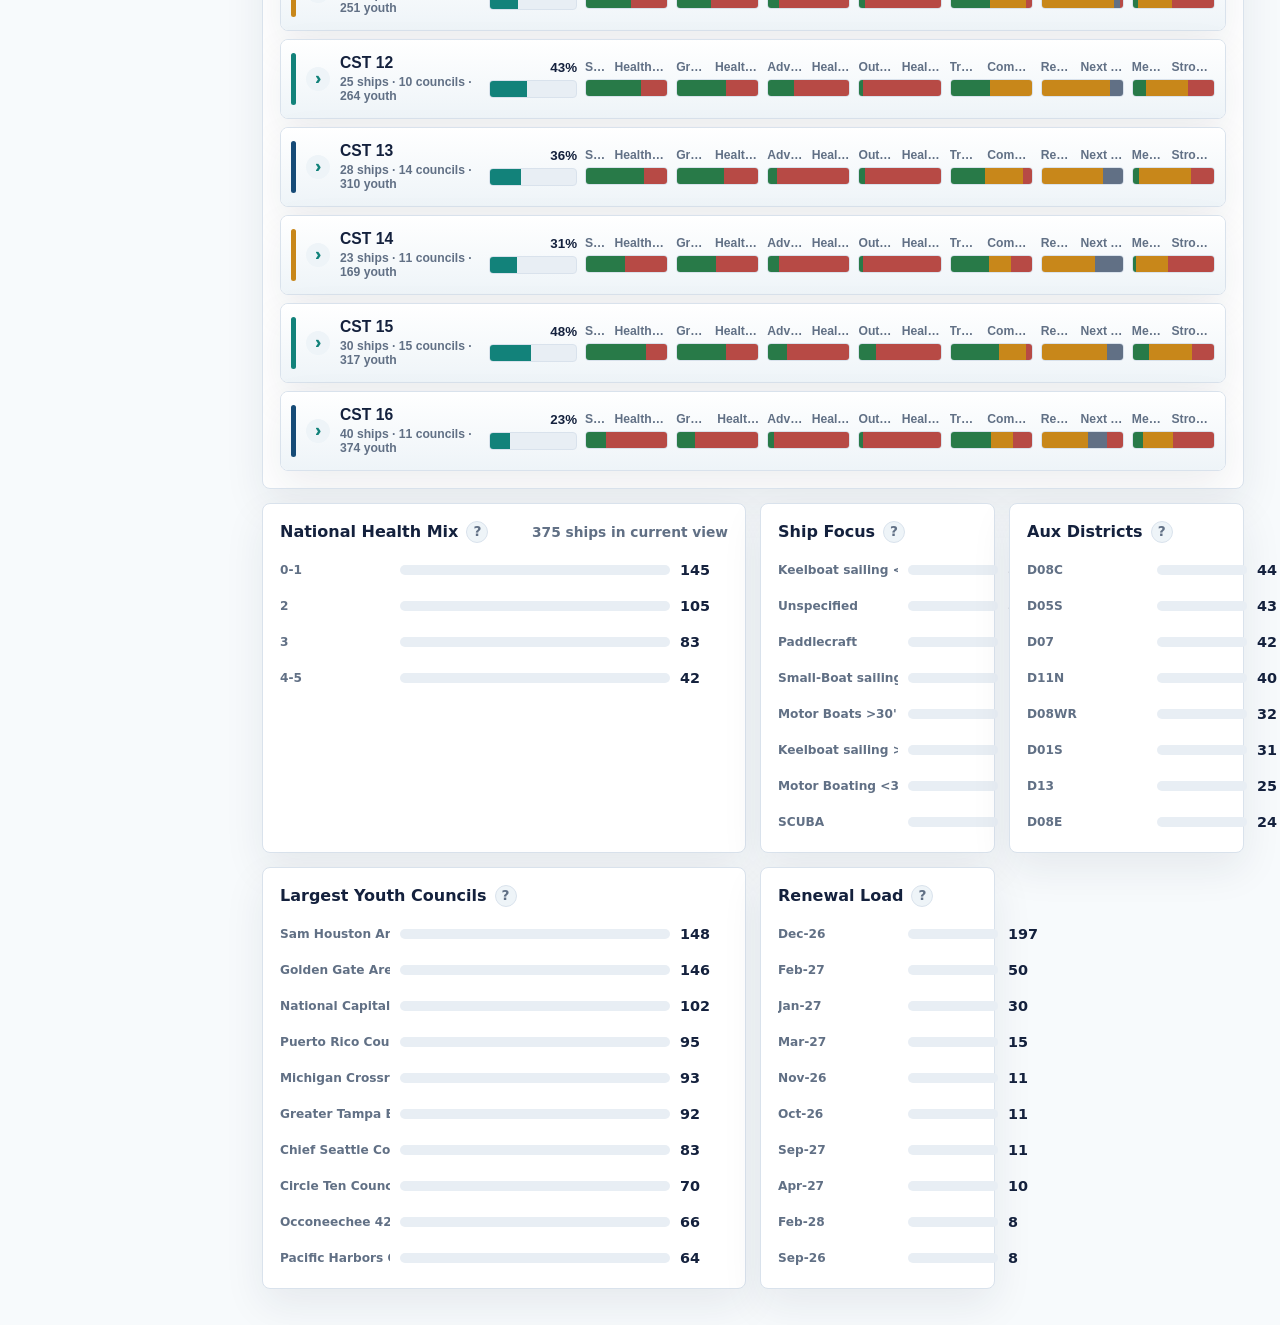
==== commit 42018aa7: "Refresh dashboard data for 2026-10-24" ====
--- a/src/index.html
+++ b/src/index.html
@@ -20,7 +20,8 @@
         document.documentElement.dataset.theme = theme;
       })();
     </script>
-    <link rel="stylesheet" href="styles.css?v=20260714-help-theme">
+    <link rel="stylesheet" href="styles.css?v=20261018-beascout-links">
+    <link rel="stylesheet" href="information.css?v=20261023">
   </head>
   <body>
     <header class="topbar">
@@ -32,12 +33,13 @@
         </div>
       </div>
       <div class="source">
+        <a href="help.html">Dashboard Help</a>
         <span id="updatedAt">Loading data...</span>
         <a href="../data/ships.csv">CSV</a>
       </div>
     </header>
 
-    <main>
+    <main><nav class="panel info-nav" aria-label="Dashboard pages"><a href="index.html">Ship Health</a><a href="status.html">National Status</a><a href="history.html">Membership History</a><a href="numbers.html">About the Numbers</a><a href="help.html">Help</a></nav>
       <section class="toolbar" aria-label="Dashboard filters">
         <label>
           <span>Search</span>
@@ -243,7 +245,7 @@
     </main>
 
     <script src="ui.js?v=20260714-system-theme"></script>
-    <script src="ship-board.js?v=20260702-status-explanations"></script>
-    <script src="app.js?v=20260702-clear-detail-on-close"></script>
+    <script src="ship-board.js?v=20261018-beascout-links"></script>
+    <script src="app.js?v=20261018-beascout-links"></script>
   </body>
 </html>
--- a/src/styles.css
+++ b/src/styles.css
@@ -1127,6 +1127,24 @@
 }
 
 @media (max-width: 720px) {
+  .page-shell {
+    grid-template-columns: minmax(0, 1fr);
+  }
+
+  /* Flatten this layout wrapper so summary cards precede navigation on phones. */
+  .dashboard-content {
+    display: contents;
+  }
+
+  .page-shell > *,
+  .dashboard-content > * {
+    min-width: 0;
+  }
+
+  .dashboard-content > .score-grid {
+    order: -1;
+  }
+
   .topbar {
     align-items: flex-start;
     flex-direction: column;
@@ -1159,3 +1177,11 @@
     grid-template-columns: minmax(88px, 0.9fr) minmax(90px, 1.4fr) minmax(36px, auto);
   }
 }
+
+/* A separate link beside the row avoids nesting an anchor inside a button. */
+.ship-row-wrap { display: grid; grid-template-columns: minmax(0, 1fr) 112px; align-items: stretch; }
+.ship-row-link { display: flex; align-items: center; justify-content: center; padding: 8px; border-bottom: 1px solid var(--line); background: var(--panel); }
+.beascout-link { display: inline-flex; align-items: center; justify-content: center; min-height: 36px; padding: 7px 10px; border: 1px solid var(--line); border-radius: 7px; color: var(--navy); background: var(--soft); font-size: .8rem; font-weight: 800; text-decoration: none; white-space: nowrap; }
+.beascout-link:hover { border-color: var(--navy); text-decoration: underline; }
+.beascout-link:focus-visible { outline: 3px solid var(--gold); outline-offset: 3px; }
+.detail-actions { margin: 12px 0; }
--- a/src/information.css
+++ b/src/information.css
@@ -0,0 +1,43 @@
+.info-shell { max-width: 1320px; margin: auto; display: grid; gap: 22px; }
+.info-nav { display: flex; flex-wrap: wrap; gap: 8px; padding: 12px; }
+.info-nav a { color: var(--navy); padding: 10px 14px; border-radius: 6px; text-decoration: none; font-weight: 700; }
+.info-nav a[aria-current="page"] { color: var(--panel); background: var(--navy); }
+.info-heading h1 { font-size: clamp(1.8rem, 4vw, 2.6rem); margin: 0 0 10px; }
+.info-heading p, .info-note { color: var(--muted); line-height: 1.6; }
+.info-panel { padding: 24px; min-width: 0; }
+.info-panel h2 { margin: 0 0 14px; }
+.info-panel p, .info-panel dd, .info-panel li { line-height: 1.65; }
+.info-panel dt { font-weight: 800; margin-top: 18px; }
+.info-panel dd { margin: 5px 0; color: var(--muted); }
+.info-panel a, .info-heading a { color: var(--navy); }
+.info-metrics { display: grid; grid-template-columns: repeat(4, minmax(0, 1fr)); gap: 16px; }
+.info-metrics .score { min-width: 0; }
+.info-metrics strong { font-size: 2rem; }
+.info-metrics small { display: block; line-height: 1.5; }
+.info-table-wrap { overflow-x: auto; }
+.info-table { width: 100%; border-collapse: collapse; text-align: right; font-variant-numeric: tabular-nums; }
+.info-table th, .info-table td { padding: 13px 12px; border-bottom: 1px solid var(--line); white-space: nowrap; }
+.info-table th:first-child { text-align: left; }
+.info-table thead { background: var(--soft); }
+.info-controls { display: flex; align-items: center; flex-wrap: wrap; gap: 12px; margin-bottom: 18px; }
+.info-controls select { padding: 9px; color: var(--ink); background: var(--field); border: 1px solid var(--line); border-radius: 6px; font: inherit; }
+.history-chart { width: 100%; height: auto; display: block; }
+.history-chart text { fill: var(--muted); font: 13px system-ui, sans-serif; }
+.history-chart .grid { stroke: var(--line); }
+.history-chart .trend { fill: none; stroke: var(--teal); stroke-width: 3; }
+.history-chart circle { fill: var(--teal); }
+.history-chart .current-point { fill: var(--gold); stroke: var(--ink); stroke-width: 1; }
+.info-error { padding: 24px; border: 2px solid var(--red); }
+.info-shell a:focus-visible, .info-shell select:focus-visible { outline: 3px solid var(--gold); outline-offset: 3px; }
+@media (max-width: 760px) { .info-metrics { grid-template-columns: repeat(2, minmax(0, 1fr)); } .info-panel { padding: 16px; } }
+@media (max-width: 400px) { .info-metrics { grid-template-columns: 1fr; } }
+
+#informationContent { display: grid; gap: 22px; }
+main > .info-nav { margin-bottom: 20px; }
+.info-metrics { grid-template-columns: repeat(3, minmax(0, 1fr)); }
+.info-table { min-width: 0; }
+.info-table td { font-weight: 500; }
+#historyChart { overflow-x: auto; }
+.history-chart { min-width: 0; }
+@media (max-width: 760px) { .info-metrics { grid-template-columns: repeat(2, minmax(0, 1fr)); } }
+@media (max-width: 400px) { .info-metrics { grid-template-columns: repeat(2, minmax(0, 1fr)); } .info-metrics strong { font-size: 1.7rem; } }
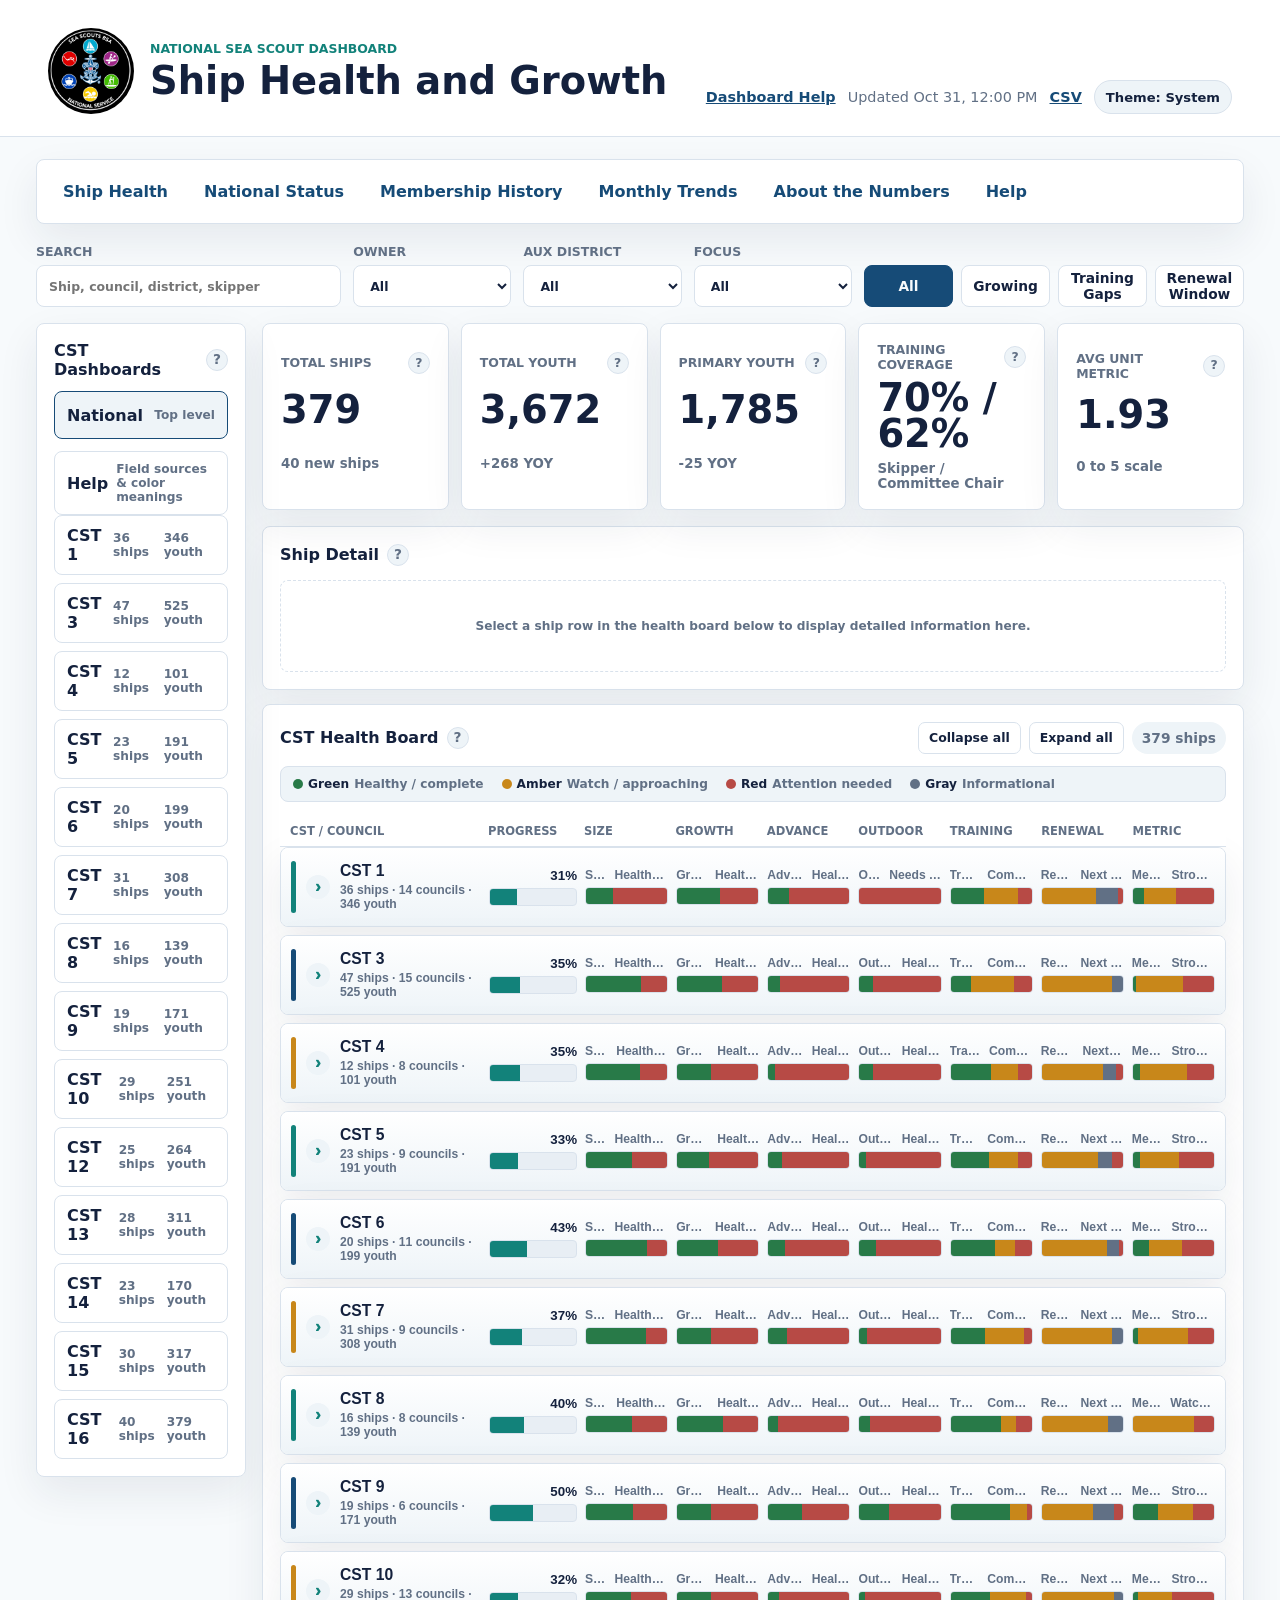
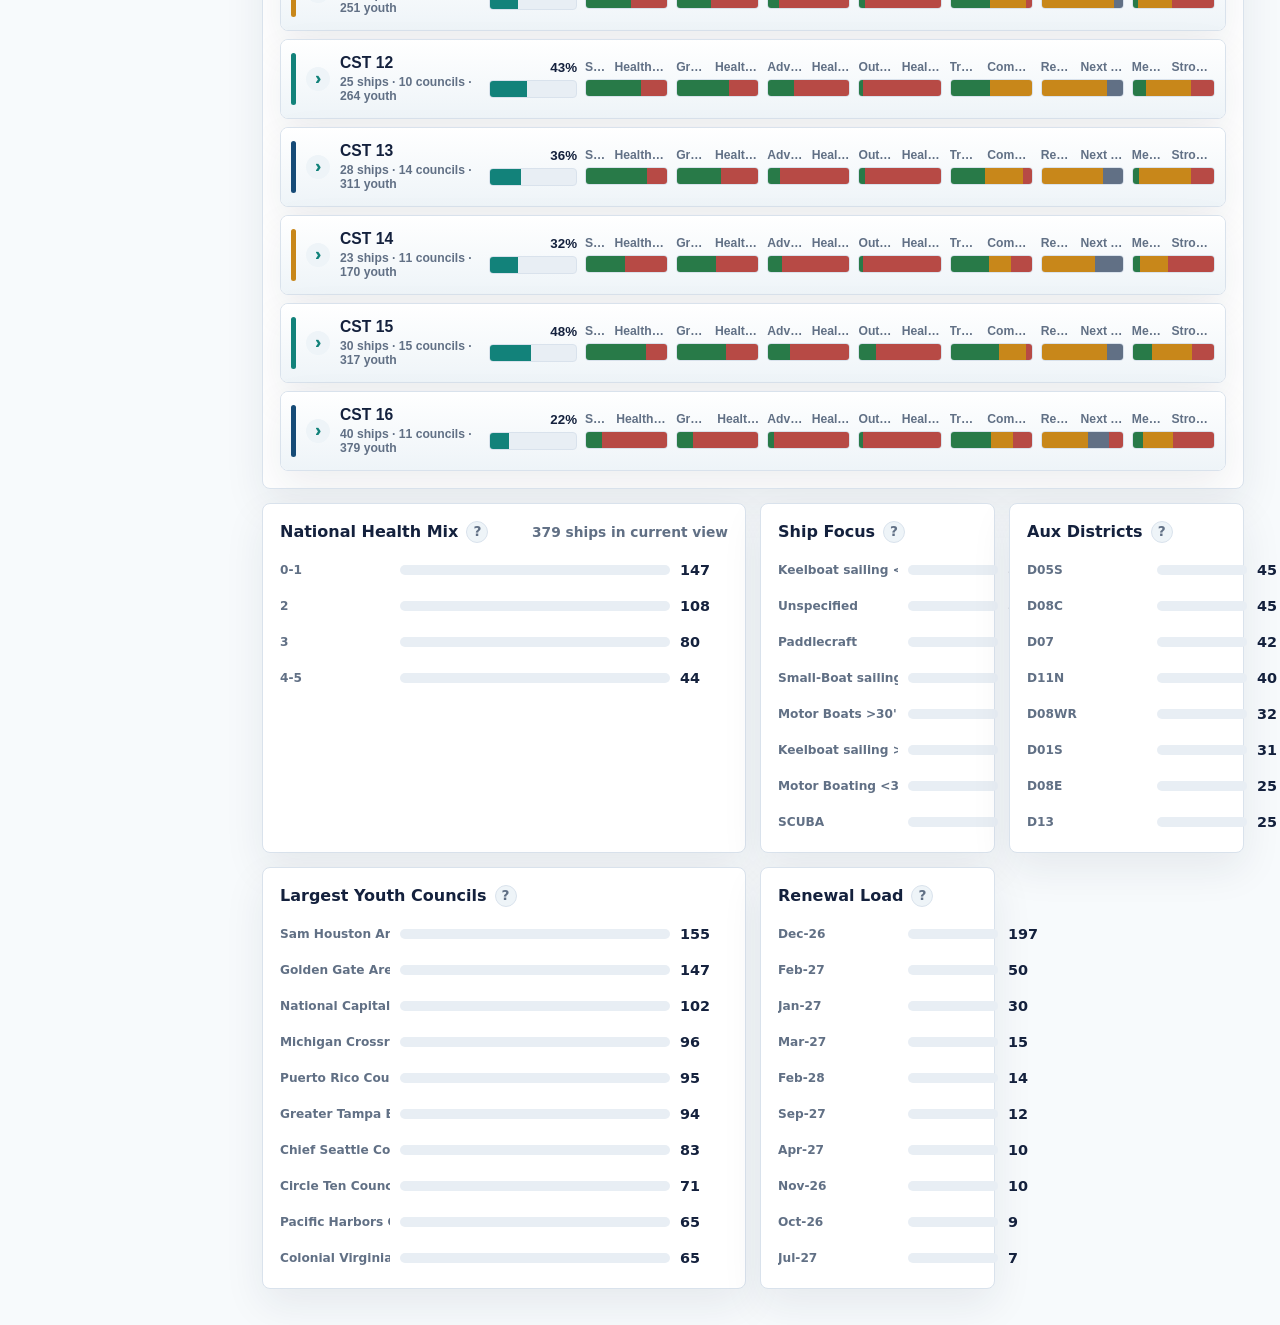
==== commit 8a681e52: "Refresh dashboard data for 2026-10-31" ====
--- a/src/index.html
+++ b/src/index.html
@@ -33,13 +33,13 @@
         </div>
       </div>
       <div class="source">
-        <a href="help.html">Dashboard Help</a>
+        <a href="help.html?release=20261029-yoy-default">Dashboard Help</a>
         <span id="updatedAt">Loading data...</span>
         <a href="../data/ships.csv">CSV</a>
       </div>
     </header>
 
-    <main><nav class="panel info-nav" aria-label="Dashboard pages"><a href="index.html">Ship Health</a><a href="status.html">National Status</a><a href="history.html">Membership History</a><a href="numbers.html">About the Numbers</a><a href="help.html">Help</a></nav>
+    <main><nav class="panel info-nav" aria-label="Dashboard pages"><a href="index.html?release=20261029-yoy-default">Ship Health</a><a href="status.html?release=20261029-yoy-default">National Status</a><a href="history.html?release=20261029-yoy-default">Membership History</a><a href="monthly.html?release=20261029-yoy-default">Monthly Trends</a><a href="numbers.html?release=20261029-yoy-default">About the Numbers</a><a href="help.html?release=20261029-yoy-default">Help</a></nav>
       <section class="toolbar" aria-label="Dashboard filters">
         <label>
           <span>Search</span>
@@ -77,25 +77,25 @@
             <strong>National</strong>
             <span>Top level</span>
           </a>
-          <a class="cst-link" href="help.html">
+          <a class="cst-link" href="help.html?release=20261029-yoy-default">
             <strong>Help</strong>
             <span>Field sources &amp; color meanings</span>
           </a>
           <div id="cstLinks" class="cst-link-grid">
-            <a class="cst-link" href="cst.html?cst=1"><strong>CST 1</strong><span>Open dashboard</span></a>
-            <a class="cst-link" href="cst.html?cst=3"><strong>CST 3</strong><span>Open dashboard</span></a>
-            <a class="cst-link" href="cst.html?cst=4"><strong>CST 4</strong><span>Open dashboard</span></a>
-            <a class="cst-link" href="cst.html?cst=5"><strong>CST 5</strong><span>Open dashboard</span></a>
-            <a class="cst-link" href="cst.html?cst=6"><strong>CST 6</strong><span>Open dashboard</span></a>
-            <a class="cst-link" href="cst.html?cst=7"><strong>CST 7</strong><span>Open dashboard</span></a>
-            <a class="cst-link" href="cst.html?cst=8"><strong>CST 8</strong><span>Open dashboard</span></a>
-            <a class="cst-link" href="cst.html?cst=9"><strong>CST 9</strong><span>Open dashboard</span></a>
-            <a class="cst-link" href="cst.html?cst=10"><strong>CST 10</strong><span>Open dashboard</span></a>
-            <a class="cst-link" href="cst.html?cst=12"><strong>CST 12</strong><span>Open dashboard</span></a>
-            <a class="cst-link" href="cst.html?cst=13"><strong>CST 13</strong><span>Open dashboard</span></a>
-            <a class="cst-link" href="cst.html?cst=14"><strong>CST 14</strong><span>Open dashboard</span></a>
-            <a class="cst-link" href="cst.html?cst=15"><strong>CST 15</strong><span>Open dashboard</span></a>
-            <a class="cst-link" href="cst.html?cst=16"><strong>CST 16</strong><span>Open dashboard</span></a>
+            <a class="cst-link" href="cst.html?cst=1&release=20261029-yoy-default"><strong>CST 1</strong><span>Open dashboard</span></a>
+            <a class="cst-link" href="cst.html?cst=3&release=20261029-yoy-default"><strong>CST 3</strong><span>Open dashboard</span></a>
+            <a class="cst-link" href="cst.html?cst=4&release=20261029-yoy-default"><strong>CST 4</strong><span>Open dashboard</span></a>
+            <a class="cst-link" href="cst.html?cst=5&release=20261029-yoy-default"><strong>CST 5</strong><span>Open dashboard</span></a>
+            <a class="cst-link" href="cst.html?cst=6&release=20261029-yoy-default"><strong>CST 6</strong><span>Open dashboard</span></a>
+            <a class="cst-link" href="cst.html?cst=7&release=20261029-yoy-default"><strong>CST 7</strong><span>Open dashboard</span></a>
+            <a class="cst-link" href="cst.html?cst=8&release=20261029-yoy-default"><strong>CST 8</strong><span>Open dashboard</span></a>
+            <a class="cst-link" href="cst.html?cst=9&release=20261029-yoy-default"><strong>CST 9</strong><span>Open dashboard</span></a>
+            <a class="cst-link" href="cst.html?cst=10&release=20261029-yoy-default"><strong>CST 10</strong><span>Open dashboard</span></a>
+            <a class="cst-link" href="cst.html?cst=12&release=20261029-yoy-default"><strong>CST 12</strong><span>Open dashboard</span></a>
+            <a class="cst-link" href="cst.html?cst=13&release=20261029-yoy-default"><strong>CST 13</strong><span>Open dashboard</span></a>
+            <a class="cst-link" href="cst.html?cst=14&release=20261029-yoy-default"><strong>CST 14</strong><span>Open dashboard</span></a>
+            <a class="cst-link" href="cst.html?cst=15&release=20261029-yoy-default"><strong>CST 15</strong><span>Open dashboard</span></a>
+            <a class="cst-link" href="cst.html?cst=16&release=20261029-yoy-default"><strong>CST 16</strong><span>Open dashboard</span></a>
           </div>
         </nav>
 
@@ -244,7 +244,7 @@
       </div>
     </main>
 
-    <script src="ui.js?v=20260714-system-theme"></script>
+    <script src="ui.js?v=20261029-yoy-default"></script>
     <script src="ship-board.js?v=20261018-beascout-links"></script>
     <script src="app.js?v=20261018-beascout-links"></script>
   </body>
--- a/src/information.css
+++ b/src/information.css
@@ -41,3 +41,17 @@
 .history-chart { min-width: 0; }
 @media (max-width: 760px) { .info-metrics { grid-template-columns: repeat(2, minmax(0, 1fr)); } }
 @media (max-width: 400px) { .info-metrics { grid-template-columns: repeat(2, minmax(0, 1fr)); } .info-metrics strong { font-size: 1.7rem; } }
+:root { --monthly-purple: #7751b8; --monthly-orange: #b65313; }
+@media (prefers-color-scheme: dark) { :root:not([data-theme="light"]) { --monthly-purple: #c4a1ff; --monthly-orange: #ffb578; } }
+:root[data-theme="dark"] { --monthly-purple: #c4a1ff; --monthly-orange: #ffb578; }
+.monthly-legend { display: flex; flex-wrap: wrap; gap: 18px; margin: 10px 0; }
+.monthly-legend span { display: inline-flex; align-items: center; gap: 8px; }
+.monthly-legend i { display: inline-block; width: 20px; height: 4px; }
+.monthly-tooltip { min-height: 2.8em; color: var(--muted); padding: 8px 0; }
+#monthlyDownload { padding: 10px 14px; margin-bottom: 16px; color: var(--ink); background: var(--field); border: 1px solid var(--line); border-radius: 6px; cursor: pointer; }
+#monthlyChart circle:focus { outline: none; stroke: var(--ink); stroke-width: 3px; }
+
+.monthly-year { border: 1px solid var(--line); border-radius: 8px; margin-bottom: 12px; overflow: hidden; }
+.monthly-year summary { cursor: pointer; padding: 16px; font-weight: 800; color: var(--ink); background: var(--soft); }
+.monthly-year summary span { margin-left: 16px; color: var(--muted); font-weight: 500; font-size: .9rem; }
+.monthly-year summary:focus-visible { outline: 3px solid var(--gold); outline-offset: -3px; }
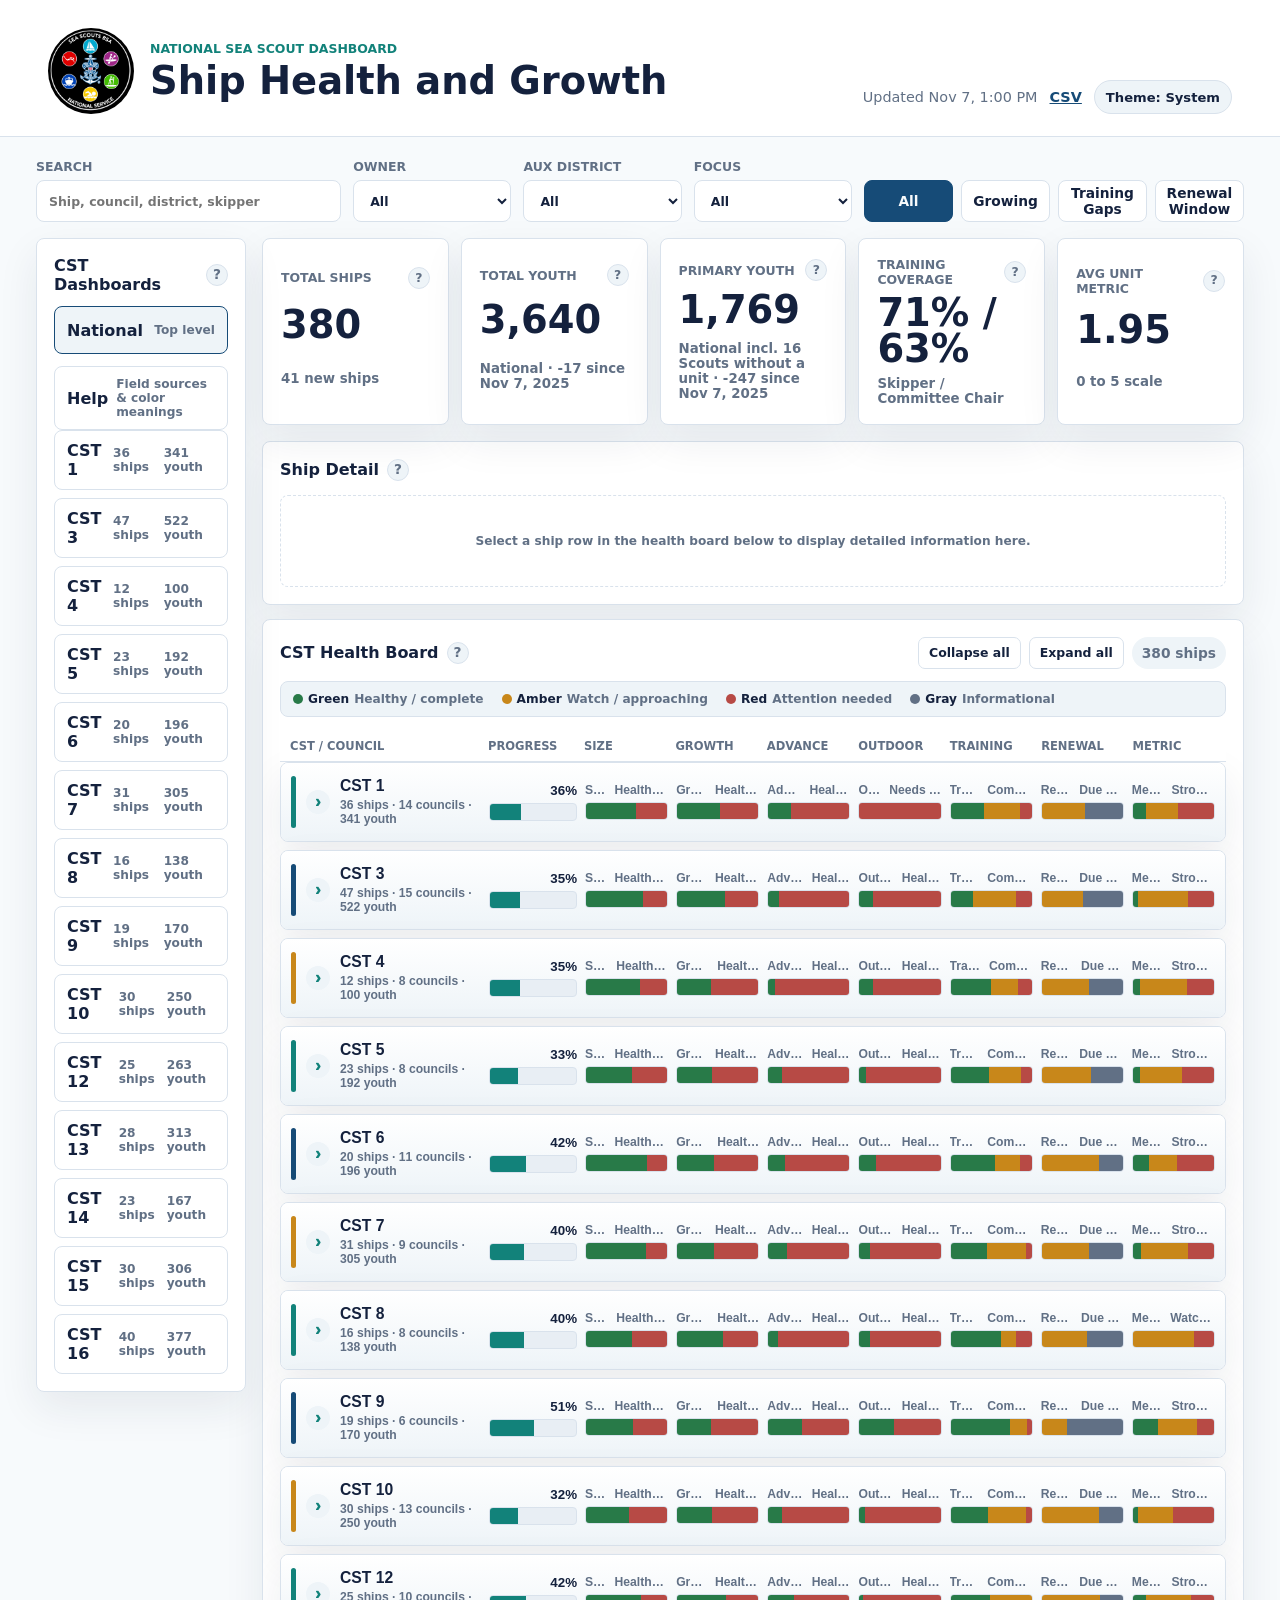
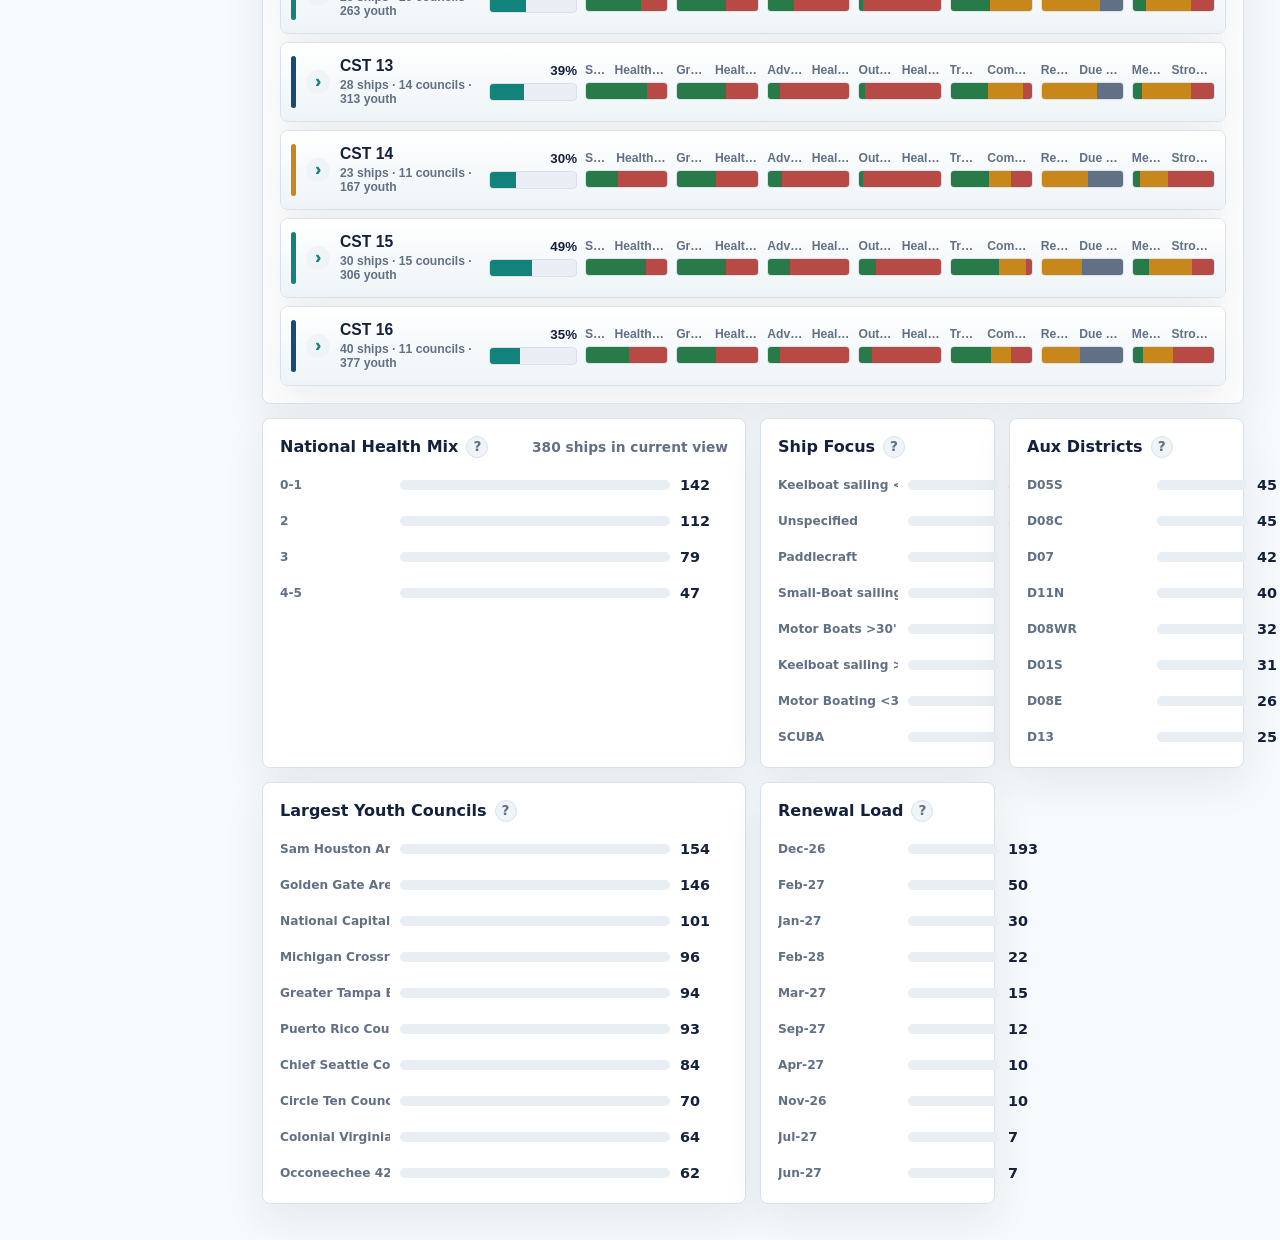
==== commit a137b621: "Refresh dashboard data for 2026-11-07" ====
--- a/src/index.html
+++ b/src/index.html
@@ -20,8 +20,7 @@
         document.documentElement.dataset.theme = theme;
       })();
     </script>
-    <link rel="stylesheet" href="styles.css?v=20261018-beascout-links">
-    <link rel="stylesheet" href="information.css?v=20261023">
+    <link rel="stylesheet" href="styles.css?v=20261018-mobile-summary-first">
   </head>
   <body>
     <header class="topbar">
@@ -33,13 +32,12 @@
         </div>
       </div>
       <div class="source">
-        <a href="help.html?release=20261029-yoy-default">Dashboard Help</a>
         <span id="updatedAt">Loading data...</span>
         <a href="../data/ships.csv">CSV</a>
       </div>
     </header>
 
-    <main><nav class="panel info-nav" aria-label="Dashboard pages"><a href="index.html?release=20261029-yoy-default">Ship Health</a><a href="status.html?release=20261029-yoy-default">National Status</a><a href="history.html?release=20261029-yoy-default">Membership History</a><a href="monthly.html?release=20261029-yoy-default">Monthly Trends</a><a href="numbers.html?release=20261029-yoy-default">About the Numbers</a><a href="help.html?release=20261029-yoy-default">Help</a></nav>
+    <main>
       <section class="toolbar" aria-label="Dashboard filters">
         <label>
           <span>Search</span>
@@ -61,7 +59,7 @@
           <button class="chip active" data-filter="all" type="button">All</button>
           <button class="chip" data-filter="growth" type="button">Growing</button>
           <button class="chip" data-filter="training" type="button">Training Gaps</button>
-          <button class="chip" data-filter="renewal" type="button">Renewal Window</button>
+          <button class="chip" data-filter="renewal" type="button" title="Current month plus next month, plus temporary September/October 2026 two-month grace ending by December 31">Renewal Window</button>
         </div>
       </section>
 
@@ -77,25 +75,25 @@
             <strong>National</strong>
             <span>Top level</span>
           </a>
-          <a class="cst-link" href="help.html?release=20261029-yoy-default">
+          <a class="cst-link" href="help.html">
             <strong>Help</strong>
             <span>Field sources &amp; color meanings</span>
           </a>
           <div id="cstLinks" class="cst-link-grid">
-            <a class="cst-link" href="cst.html?cst=1&release=20261029-yoy-default"><strong>CST 1</strong><span>Open dashboard</span></a>
-            <a class="cst-link" href="cst.html?cst=3&release=20261029-yoy-default"><strong>CST 3</strong><span>Open dashboard</span></a>
-            <a class="cst-link" href="cst.html?cst=4&release=20261029-yoy-default"><strong>CST 4</strong><span>Open dashboard</span></a>
-            <a class="cst-link" href="cst.html?cst=5&release=20261029-yoy-default"><strong>CST 5</strong><span>Open dashboard</span></a>
-            <a class="cst-link" href="cst.html?cst=6&release=20261029-yoy-default"><strong>CST 6</strong><span>Open dashboard</span></a>
-            <a class="cst-link" href="cst.html?cst=7&release=20261029-yoy-default"><strong>CST 7</strong><span>Open dashboard</span></a>
-            <a class="cst-link" href="cst.html?cst=8&release=20261029-yoy-default"><strong>CST 8</strong><span>Open dashboard</span></a>
-            <a class="cst-link" href="cst.html?cst=9&release=20261029-yoy-default"><strong>CST 9</strong><span>Open dashboard</span></a>
-            <a class="cst-link" href="cst.html?cst=10&release=20261029-yoy-default"><strong>CST 10</strong><span>Open dashboard</span></a>
-            <a class="cst-link" href="cst.html?cst=12&release=20261029-yoy-default"><strong>CST 12</strong><span>Open dashboard</span></a>
-            <a class="cst-link" href="cst.html?cst=13&release=20261029-yoy-default"><strong>CST 13</strong><span>Open dashboard</span></a>
-            <a class="cst-link" href="cst.html?cst=14&release=20261029-yoy-default"><strong>CST 14</strong><span>Open dashboard</span></a>
-            <a class="cst-link" href="cst.html?cst=15&release=20261029-yoy-default"><strong>CST 15</strong><span>Open dashboard</span></a>
-            <a class="cst-link" href="cst.html?cst=16&release=20261029-yoy-default"><strong>CST 16</strong><span>Open dashboard</span></a>
+            <a class="cst-link" href="cst.html?cst=1"><strong>CST 1</strong><span>Open dashboard</span></a>
+            <a class="cst-link" href="cst.html?cst=3"><strong>CST 3</strong><span>Open dashboard</span></a>
+            <a class="cst-link" href="cst.html?cst=4"><strong>CST 4</strong><span>Open dashboard</span></a>
+            <a class="cst-link" href="cst.html?cst=5"><strong>CST 5</strong><span>Open dashboard</span></a>
+            <a class="cst-link" href="cst.html?cst=6"><strong>CST 6</strong><span>Open dashboard</span></a>
+            <a class="cst-link" href="cst.html?cst=7"><strong>CST 7</strong><span>Open dashboard</span></a>
+            <a class="cst-link" href="cst.html?cst=8"><strong>CST 8</strong><span>Open dashboard</span></a>
+            <a class="cst-link" href="cst.html?cst=9"><strong>CST 9</strong><span>Open dashboard</span></a>
+            <a class="cst-link" href="cst.html?cst=10"><strong>CST 10</strong><span>Open dashboard</span></a>
+            <a class="cst-link" href="cst.html?cst=12"><strong>CST 12</strong><span>Open dashboard</span></a>
+            <a class="cst-link" href="cst.html?cst=13"><strong>CST 13</strong><span>Open dashboard</span></a>
+            <a class="cst-link" href="cst.html?cst=14"><strong>CST 14</strong><span>Open dashboard</span></a>
+            <a class="cst-link" href="cst.html?cst=15"><strong>CST 15</strong><span>Open dashboard</span></a>
+            <a class="cst-link" href="cst.html?cst=16"><strong>CST 16</strong><span>Open dashboard</span></a>
           </div>
         </nav>
 
@@ -112,7 +110,7 @@
         <article class="score">
           <div class="score-title">
             <span>Total Youth</span>
-            <span class="help-tip" tabindex="0" aria-label="Sum of Total Youth for ships in the current view. The YOY note sums the Total Youth YOY field from the captured Ships sheet.">?</span>
+            <span class="help-tip" tabindex="0" aria-label="National Total Youth from From Excel!AI2. Change comes from AK2 against the comparator date in AJ1. These national youth cards remain fixed when ship filters are applied.">?</span>
           </div>
           <strong id="youthCount">-</strong>
           <small id="youthDelta">-</small>
@@ -120,7 +118,7 @@
         <article class="score">
           <div class="score-title">
             <span>Primary Youth</span>
-            <span class="help-tip" tabindex="0" aria-label="Sum of Primary Youth for the current view. This separates primary registered youth from total youth in the captured Ships sheet.">?</span>
+            <span class="help-tip" tabindex="0" aria-label="National Primary Youth from From Excel!AI3, including Scouts without a unit in AI13. Change comes from AK3 against the comparator date in AJ1. These national youth cards remain fixed when ship filters are applied.">?</span>
           </div>
           <strong id="primaryYouth">-</strong>
           <small id="primaryDelta">-</small>
@@ -158,7 +156,7 @@
           <div class="panel-title board-title">
             <div class="title-with-help">
               <h2>CST Health Board</h2>
-              <span class="help-tip" tabindex="0" aria-label="Green means healthy or complete. Amber means watch or approaching action. Red means attention or action is needed. Gray is informational or not scheduled. Size, Growth, Advancement, and Outdoor use the workbook's Yes/No health flags; Training compares Skipper and Committee Chair training; Renewal compares the renewal date with the dashboard refresh date; Metric uses Strong 4+, Watch 2–3, and Risk below 2. Progress is the share of six positive checks: the four health flags, complete training, and Unit Metric 3+.">?</span>
+              <span class="help-tip" tabindex="0" aria-label="Green means healthy or complete. Amber means watch or approaching action. Red means attention or action is needed. Gray is informational or not scheduled. Size, Growth, Advancement, and Outdoor use the workbook's Yes/No health flags; Training compares Skipper and Committee Chair training; Renewal uses the current/next month and temporary September/October 2026 grace ending by December 31; Metric uses Strong 4+, Watch 2–3, and Risk below 2. Progress is the share of six positive checks: the four health flags, complete training, and Unit Metric 3+.">?</span>
             </div>
             <div class="board-actions">
               <button id="collapseAll" class="small-button" type="button">Collapse all</button>
@@ -244,8 +242,8 @@
       </div>
     </main>
 
-    <script src="ui.js?v=20261029-yoy-default"></script>
-    <script src="ship-board.js?v=20261018-beascout-links"></script>
-    <script src="app.js?v=20261018-beascout-links"></script>
+    <script src="ui.js?v=20260714-system-theme"></script>
+    <script src="ship-board.js?v=20261106-renewal-grace-final"></script>
+    <script src="app.js?v=20261106-without-unit"></script>
   </body>
 </html>
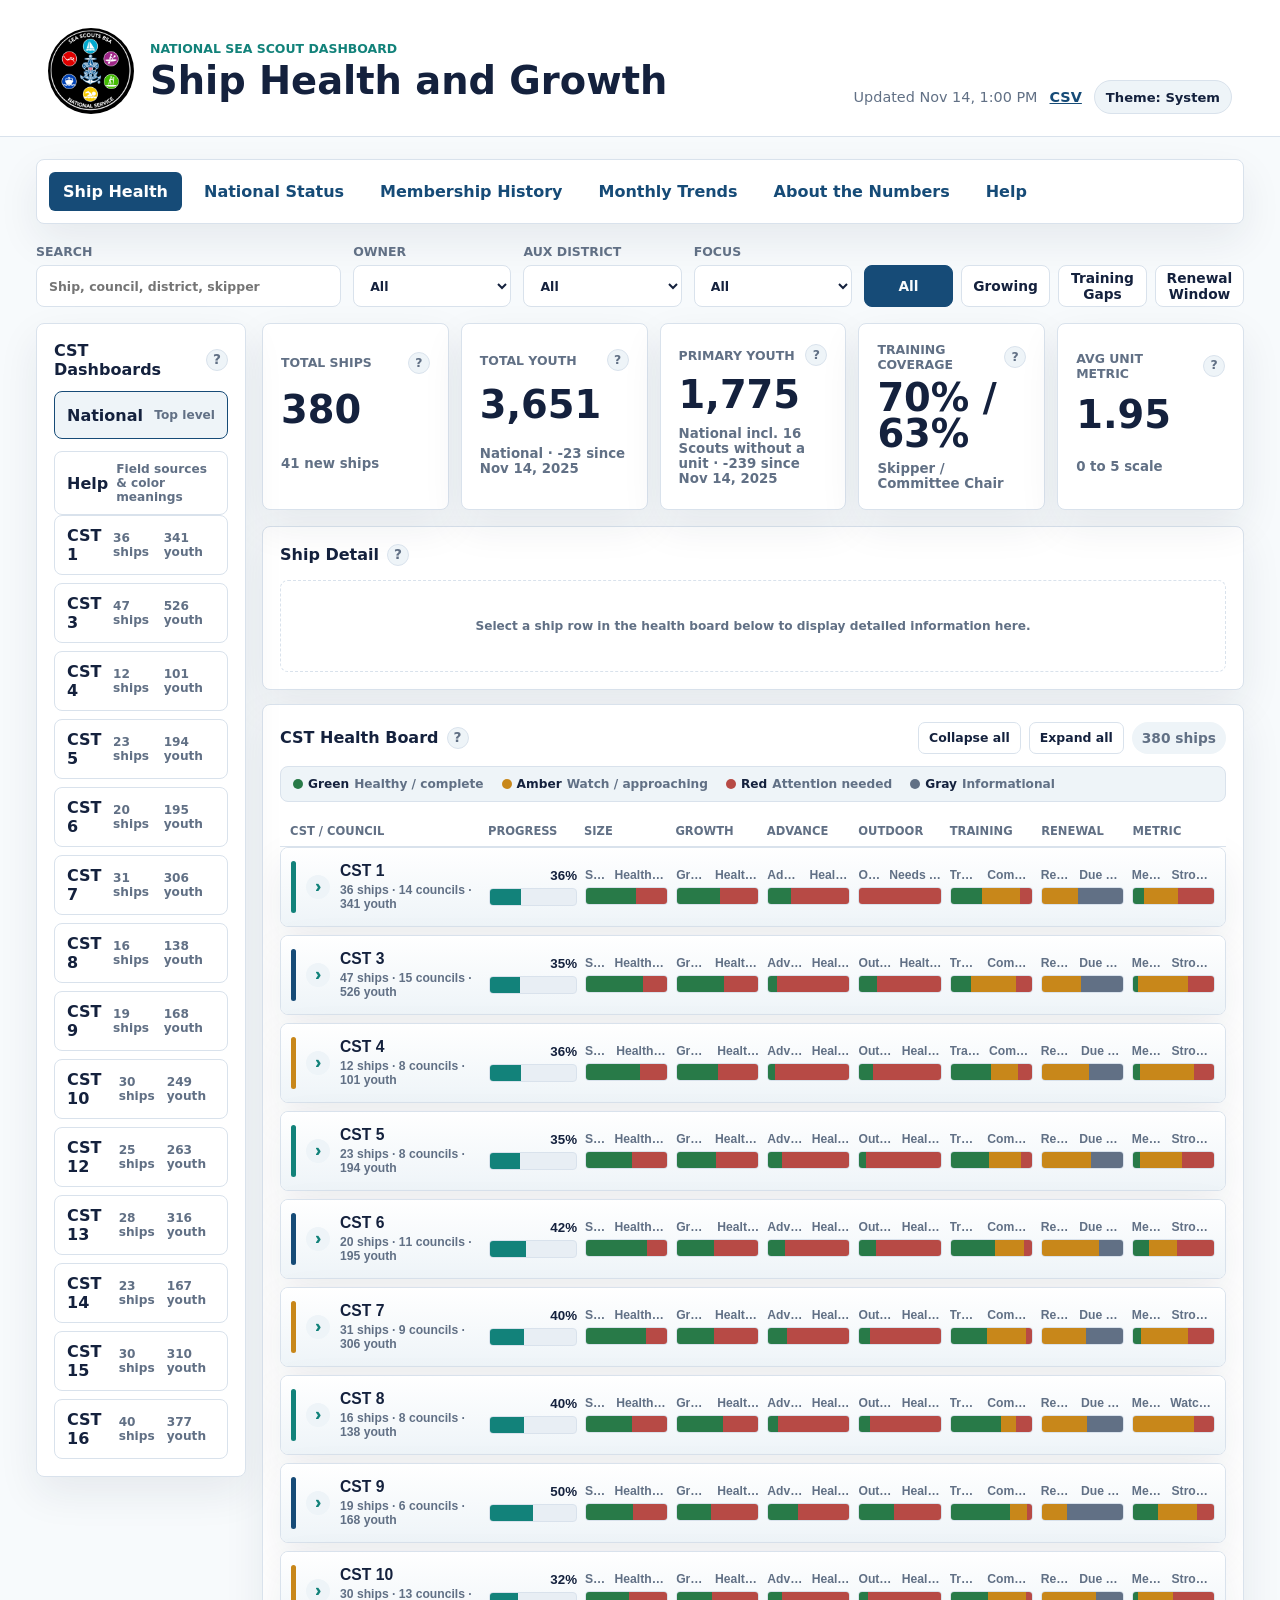
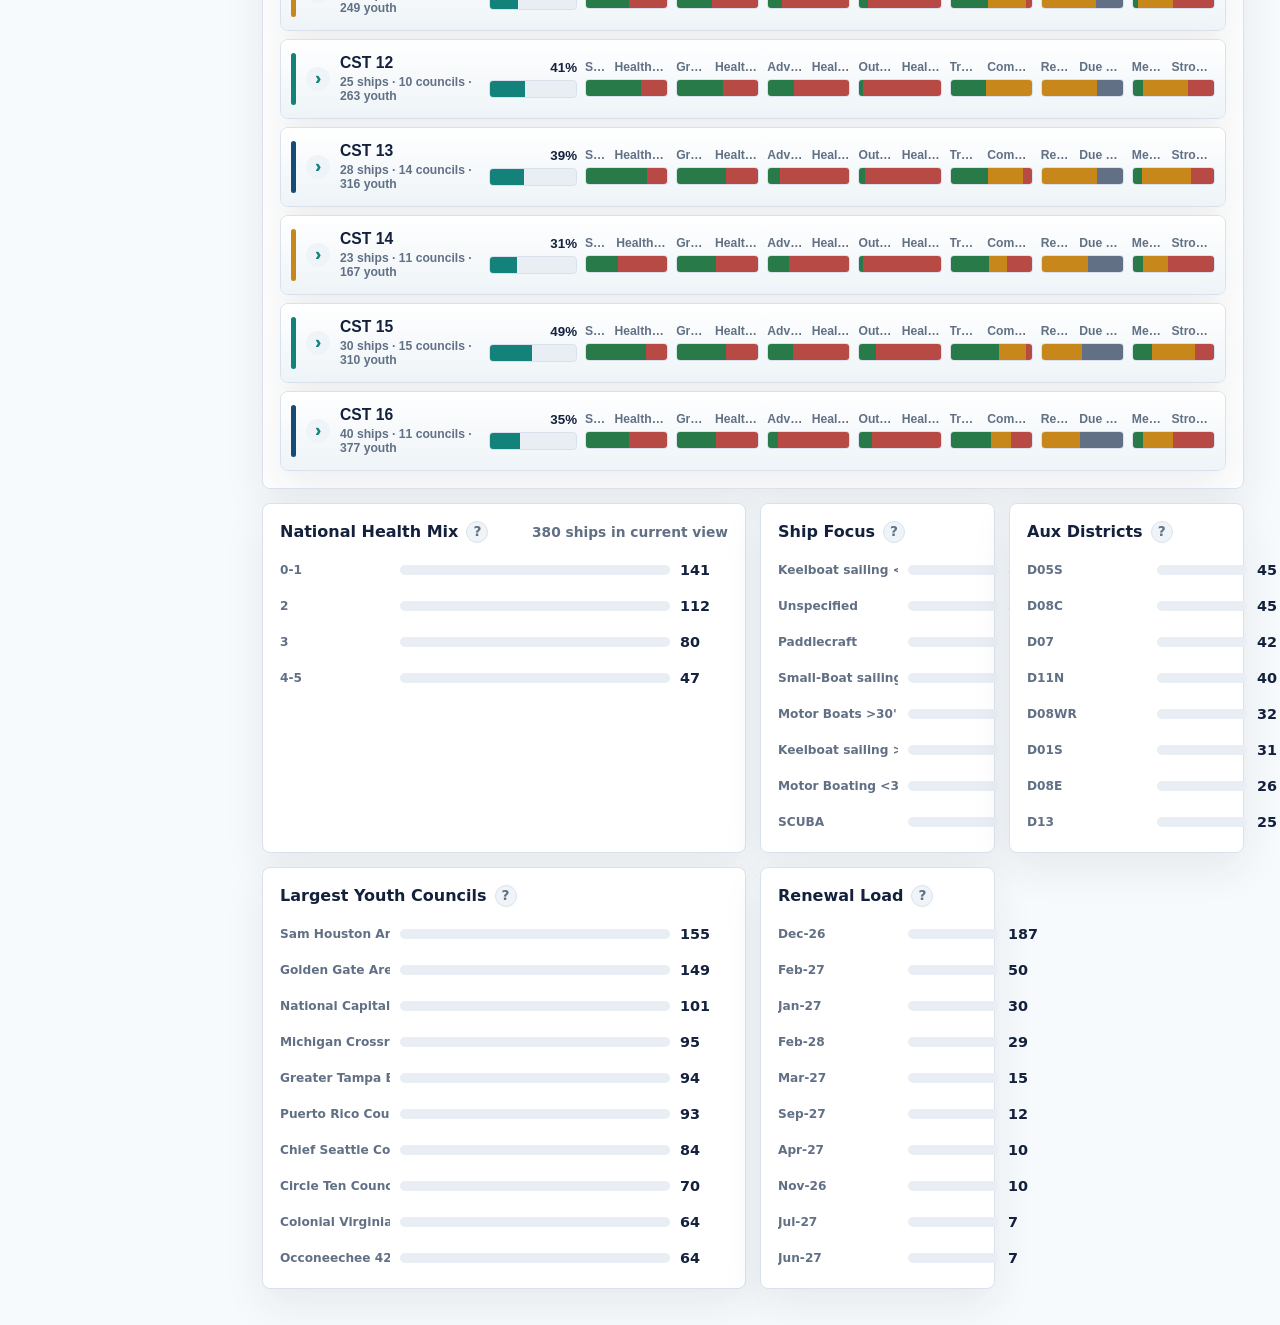
==== commit 6fc12ce9: "Refresh dashboard data for 2026-11-14" ====
--- a/src/index.html
+++ b/src/index.html
@@ -21,6 +21,7 @@
       })();
     </script>
     <link rel="stylesheet" href="styles.css?v=20261018-mobile-summary-first">
+    <link rel="stylesheet" href="information.css?v=20261023">
   </head>
   <body>
     <header class="topbar">
@@ -38,6 +39,14 @@
     </header>
 
     <main>
+      <nav class="panel info-nav" aria-label="Dashboard pages">
+        <a href="index.html" aria-current="page">Ship Health</a>
+        <a href="status.html">National Status</a>
+        <a href="history.html">Membership History</a>
+        <a href="monthly.html">Monthly Trends</a>
+        <a href="numbers.html">About the Numbers</a>
+        <a href="help.html">Help</a>
+      </nav>
       <section class="toolbar" aria-label="Dashboard filters">
         <label>
           <span>Search</span>
--- a/src/information.css
+++ b/src/information.css
@@ -0,0 +1,57 @@
+.info-shell { max-width: 1320px; margin: auto; display: grid; gap: 22px; }
+.info-nav { display: flex; flex-wrap: wrap; gap: 8px; padding: 12px; }
+.info-nav a { color: var(--navy); padding: 10px 14px; border-radius: 6px; text-decoration: none; font-weight: 700; }
+.info-nav a[aria-current="page"] { color: var(--panel); background: var(--navy); }
+.info-heading h1 { font-size: clamp(1.8rem, 4vw, 2.6rem); margin: 0 0 10px; }
+.info-heading p, .info-note { color: var(--muted); line-height: 1.6; }
+.info-panel { padding: 24px; min-width: 0; }
+.info-panel h2 { margin: 0 0 14px; }
+.info-panel p, .info-panel dd, .info-panel li { line-height: 1.65; }
+.info-panel dt { font-weight: 800; margin-top: 18px; }
+.info-panel dd { margin: 5px 0; color: var(--muted); }
+.info-panel a, .info-heading a { color: var(--navy); }
+.info-metrics { display: grid; grid-template-columns: repeat(4, minmax(0, 1fr)); gap: 16px; }
+.info-metrics .score { min-width: 0; }
+.info-metrics strong { font-size: 2rem; }
+.info-metrics small { display: block; line-height: 1.5; }
+.info-table-wrap { overflow-x: auto; }
+.info-table { width: 100%; border-collapse: collapse; text-align: right; font-variant-numeric: tabular-nums; }
+.info-table th, .info-table td { padding: 13px 12px; border-bottom: 1px solid var(--line); white-space: nowrap; }
+.info-table th:first-child { text-align: left; }
+.info-table thead { background: var(--soft); }
+.info-controls { display: flex; align-items: center; flex-wrap: wrap; gap: 12px; margin-bottom: 18px; }
+.info-controls select { padding: 9px; color: var(--ink); background: var(--field); border: 1px solid var(--line); border-radius: 6px; font: inherit; }
+.history-chart { width: 100%; height: auto; display: block; }
+.history-chart text { fill: var(--muted); font: 13px system-ui, sans-serif; }
+.history-chart .grid { stroke: var(--line); }
+.history-chart .trend { fill: none; stroke: var(--teal); stroke-width: 3; }
+.history-chart circle { fill: var(--teal); }
+.history-chart .current-point { fill: var(--gold); stroke: var(--ink); stroke-width: 1; }
+.info-error { padding: 24px; border: 2px solid var(--red); }
+.info-shell a:focus-visible, .info-shell select:focus-visible { outline: 3px solid var(--gold); outline-offset: 3px; }
+@media (max-width: 760px) { .info-metrics { grid-template-columns: repeat(2, minmax(0, 1fr)); } .info-panel { padding: 16px; } }
+@media (max-width: 400px) { .info-metrics { grid-template-columns: 1fr; } }
+
+#informationContent { display: grid; gap: 22px; }
+main > .info-nav { margin-bottom: 20px; }
+.info-metrics { grid-template-columns: repeat(3, minmax(0, 1fr)); }
+.info-table { min-width: 0; }
+.info-table td { font-weight: 500; }
+#historyChart { overflow-x: auto; }
+.history-chart { min-width: 0; }
+@media (max-width: 760px) { .info-metrics { grid-template-columns: repeat(2, minmax(0, 1fr)); } }
+@media (max-width: 400px) { .info-metrics { grid-template-columns: repeat(2, minmax(0, 1fr)); } .info-metrics strong { font-size: 1.7rem; } }
+:root { --monthly-purple: #7751b8; --monthly-orange: #b65313; }
+@media (prefers-color-scheme: dark) { :root:not([data-theme="light"]) { --monthly-purple: #c4a1ff; --monthly-orange: #ffb578; } }
+:root[data-theme="dark"] { --monthly-purple: #c4a1ff; --monthly-orange: #ffb578; }
+.monthly-legend { display: flex; flex-wrap: wrap; gap: 18px; margin: 10px 0; }
+.monthly-legend span { display: inline-flex; align-items: center; gap: 8px; }
+.monthly-legend i { display: inline-block; width: 20px; height: 4px; }
+.monthly-tooltip { min-height: 2.8em; color: var(--muted); padding: 8px 0; }
+#monthlyDownload { padding: 10px 14px; margin-bottom: 16px; color: var(--ink); background: var(--field); border: 1px solid var(--line); border-radius: 6px; cursor: pointer; }
+#monthlyChart circle:focus { outline: none; stroke: var(--ink); stroke-width: 3px; }
+
+.monthly-year { border: 1px solid var(--line); border-radius: 8px; margin-bottom: 12px; overflow: hidden; }
+.monthly-year summary { cursor: pointer; padding: 16px; font-weight: 800; color: var(--ink); background: var(--soft); }
+.monthly-year summary span { margin-left: 16px; color: var(--muted); font-weight: 500; font-size: .9rem; }
+.monthly-year summary:focus-visible { outline: 3px solid var(--gold); outline-offset: -3px; }
